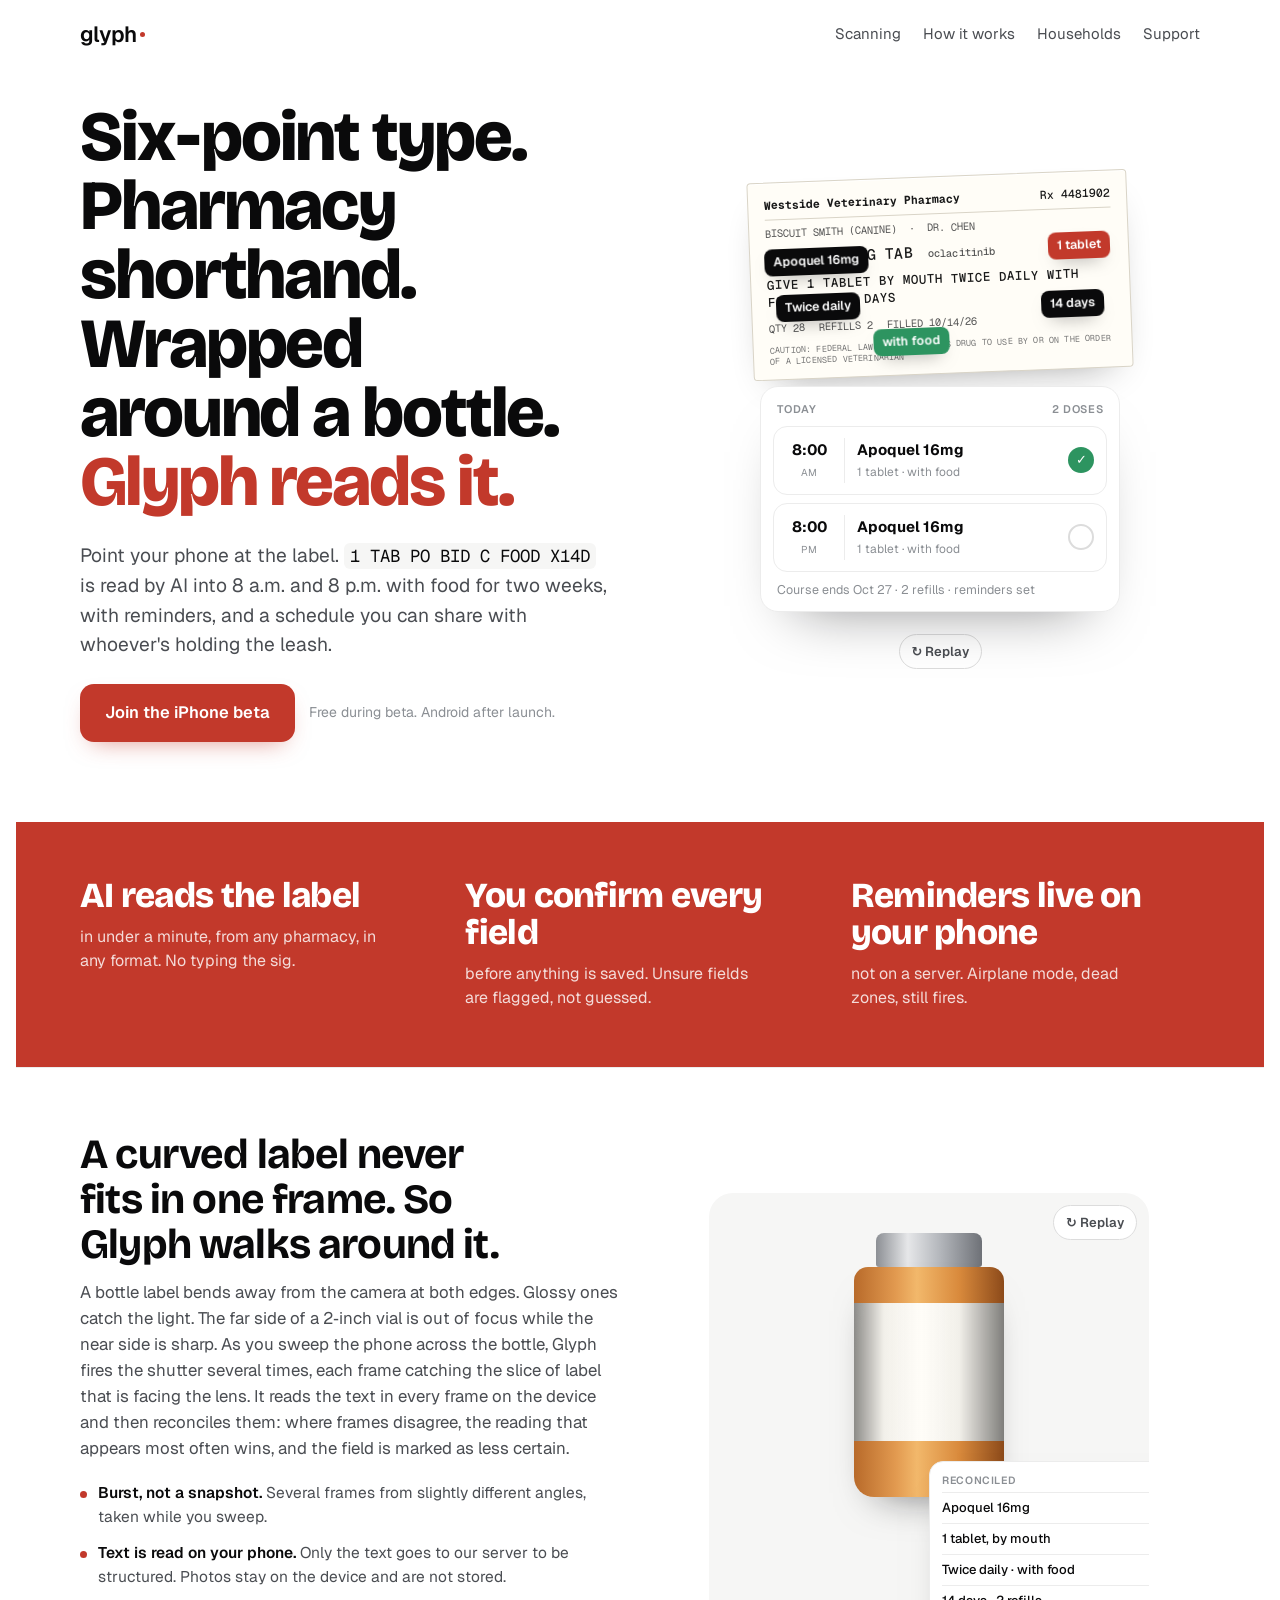
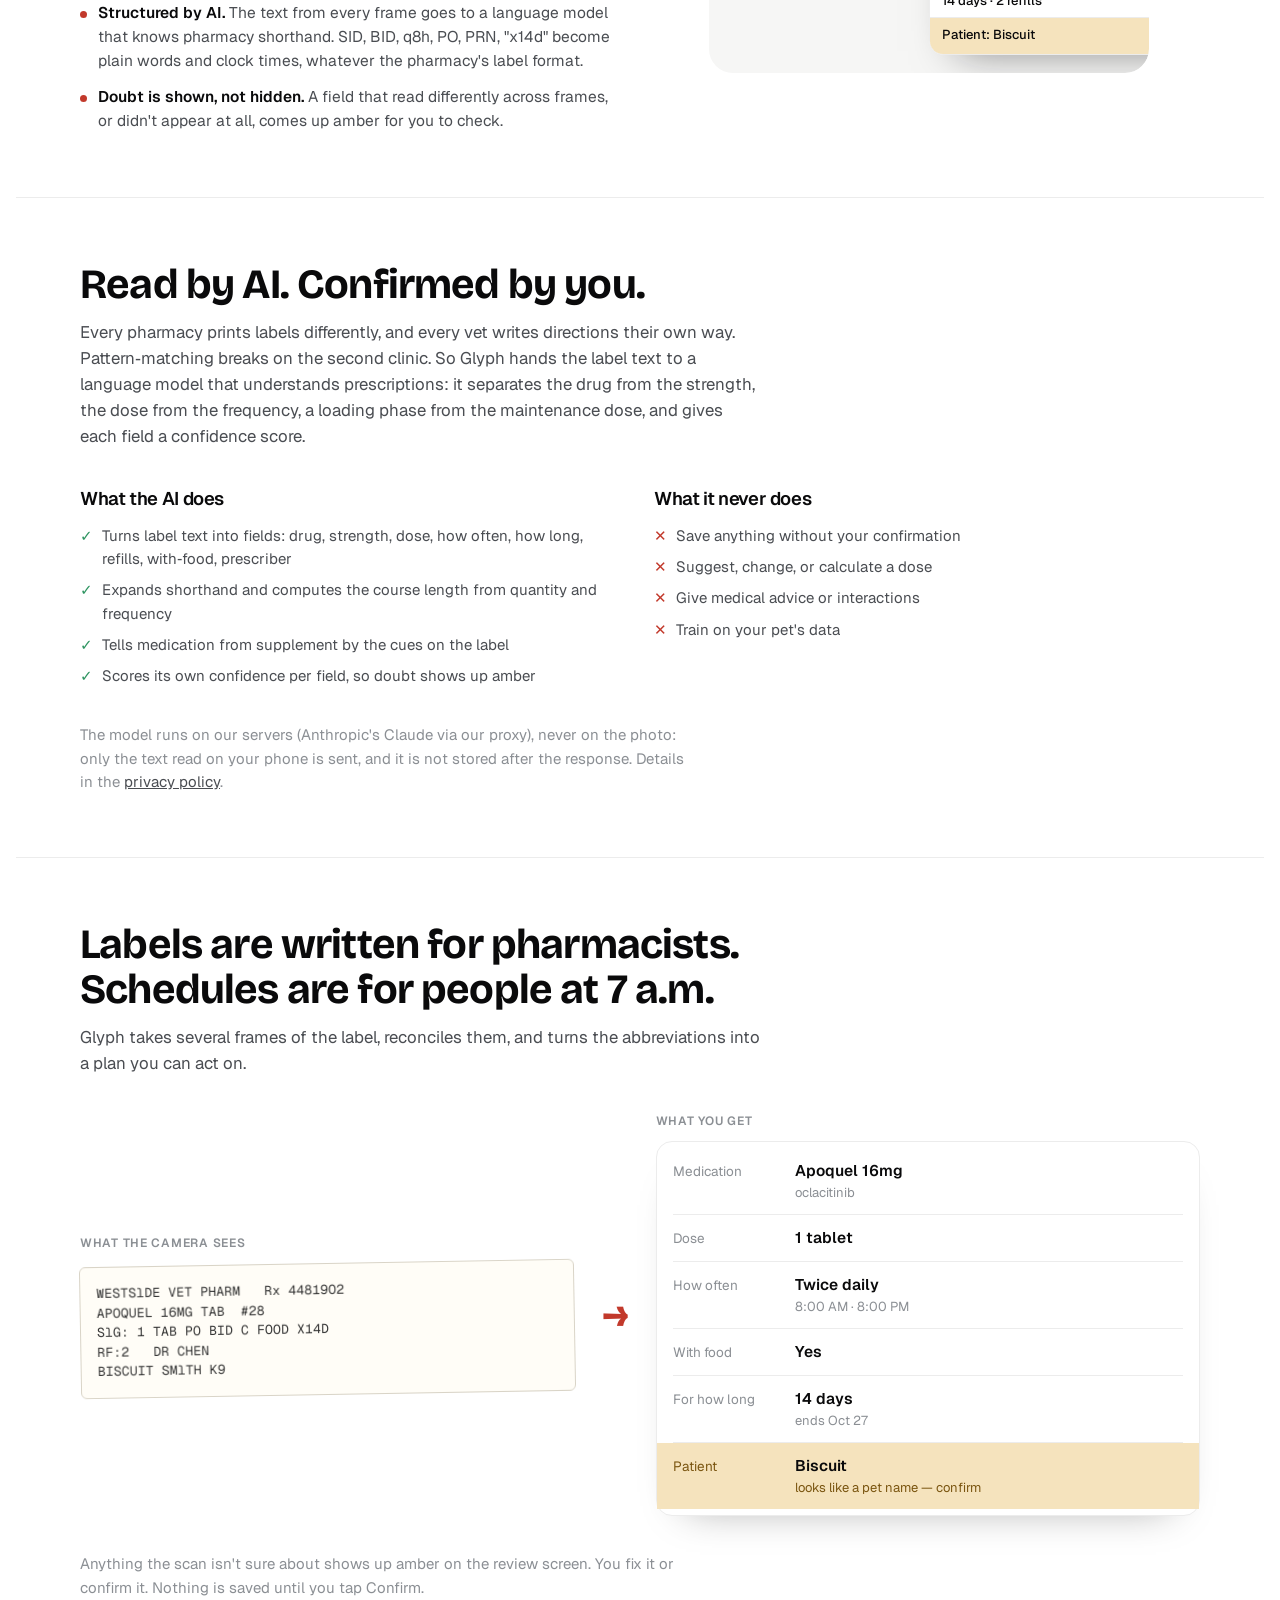
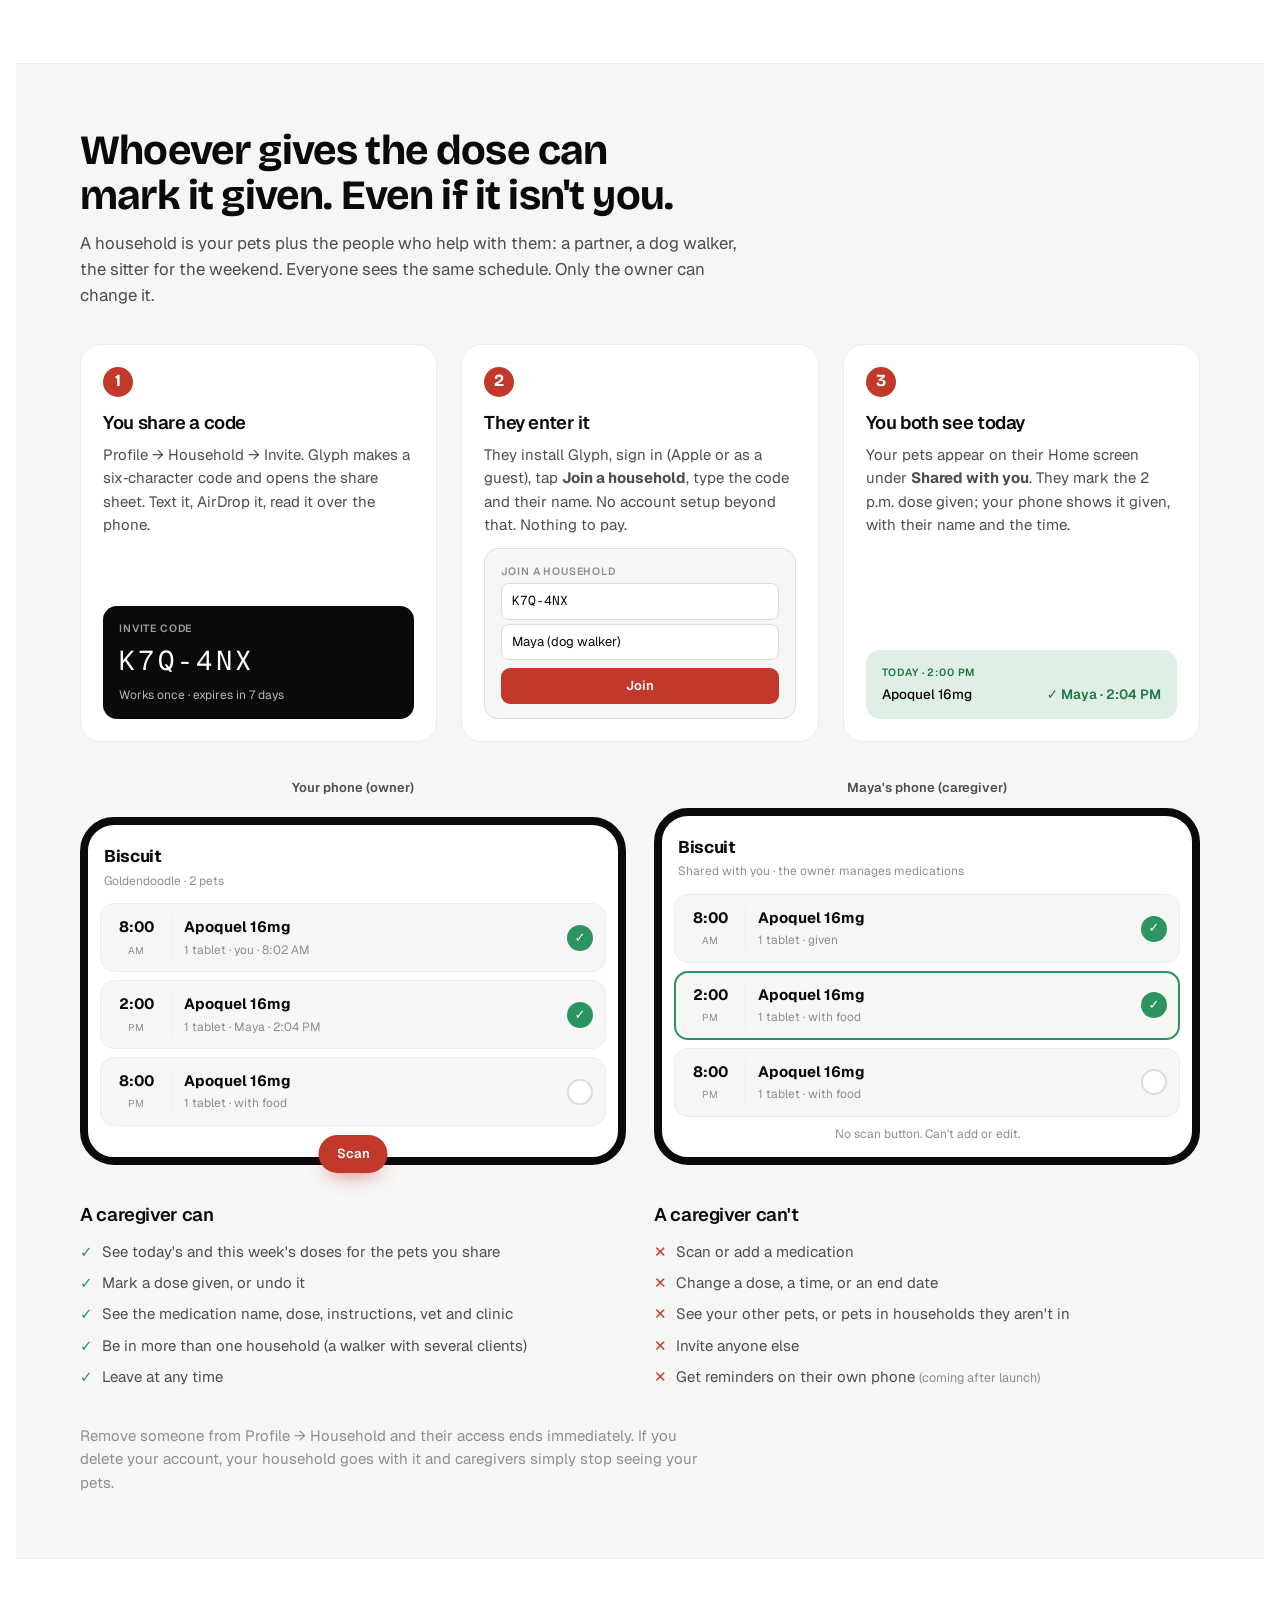
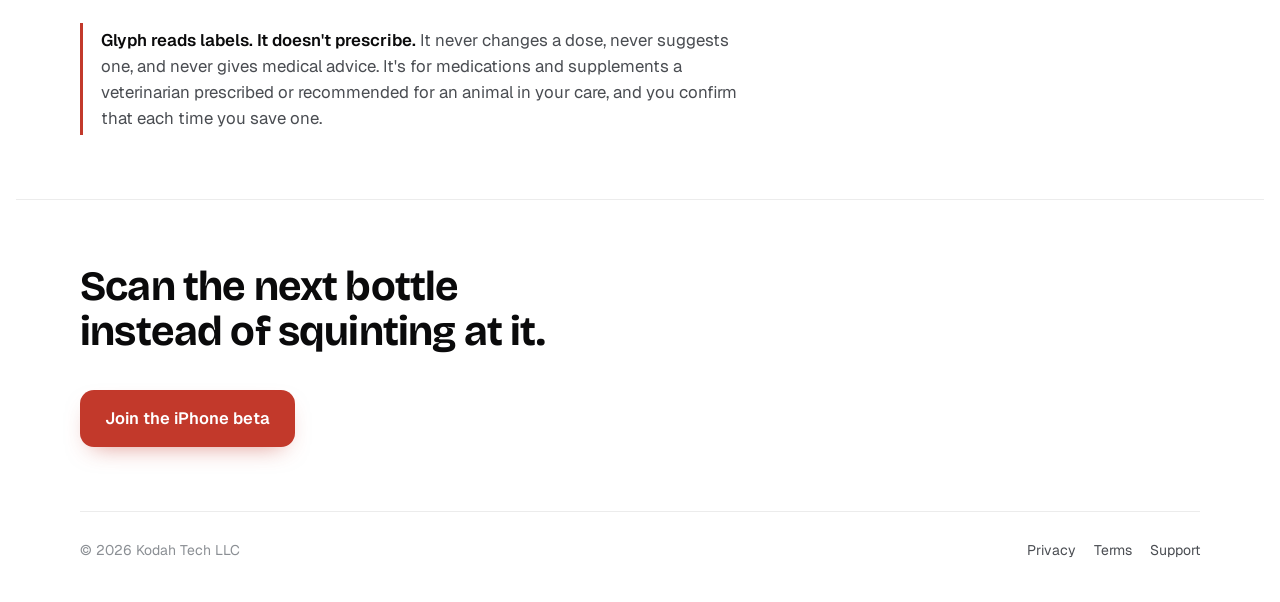
==== index.html @ 9db35e43 "site: Replay buttons on both demos; reduced-motion shows the end state until the visitor opts in" ====
<!doctype html>
<html lang="en">
<head>
<meta charset="utf-8">
<meta name="viewport" content="width=device-width,initial-scale=1,viewport-fit=cover">
<title>Glyph</title>
<meta name="description" content="Scan your pet's prescription label. Glyph reads it, you confirm it, and every dose gets a reminder. Share the schedule with whoever helps care for your pet.">
<link rel="icon" href="favicon.png">
<link rel="preconnect" href="https://fonts.googleapis.com">
<link rel="preconnect" href="https://fonts.gstatic.com" crossorigin>
<link href="https://fonts.googleapis.com/css2?family=Bricolage+Grotesque:opsz,wght@12..96,500;12..96,700;12..96,800&family=Geist:wght@400;500;600&family=Geist+Mono:wght@400;500&display=swap" rel="stylesheet">
<link rel="stylesheet" href="styles.css">
</head>
<body>
<header class="site wrap">
  <a class="wordmark" href="./">glyph</a>
  <nav><a href="#scanning">Scanning</a><a href="#how">How it works</a><a href="#households">Households</a><a href="support.html">Support</a></nav>
</header>

<!-- HERO: the scan moment. A pharmacy label is read and its fields lift out into a dose. -->
<main>
<section class="hero">
  <div class="wrap hero-grid">
    <div class="hero-copy">
      <h1>Six‑point type. Pharmacy shorthand. Wrapped around a bottle.<br><em>Glyph reads it.</em></h1>
      <p class="lede">Point your phone at the label. <span class="mono">1 TAB PO BID C FOOD X14D</span> is read by AI into 8 a.m. and 8 p.m. with food for two weeks, with reminders, and a schedule you can share with whoever's holding the leash.</p>
      <div class="actions">
        <a class="btn btn-primary" href="support.html#beta">Join the iPhone beta</a>
        <span class="note">Free during beta. Android after launch.</span>
      </div>
    </div>

    <div class="scene play" id="scene" aria-label="A pharmacy label being scanned into a dose schedule">
      <div class="rx">
        <div class="rx-head"><b>Westside Veterinary Pharmacy</b><span>Rx 4481902</span></div>
        <div class="rx-pt">BISCUIT SMITH (CANINE) &nbsp;·&nbsp; DR. CHEN</div>
        <div class="rx-drug">APOQUEL 16MG TAB <small>oclacitinib</small></div>
        <div class="rx-sig">GIVE 1 TABLET BY MOUTH TWICE DAILY WITH FOOD FOR 14 DAYS</div>
        <div class="rx-foot"><span>QTY 28</span><span>REFILLS 2</span><span>FILLED 10/14/26</span></div>
        <div class="rx-warn">CAUTION: FEDERAL LAW RESTRICTS THIS DRUG TO USE BY OR ON THE ORDER OF A LICENSED VETERINARIAN</div>
        <div class="scanline" aria-hidden="true"></div>
        <span class="tag t1" aria-hidden="true">Apoquel 16mg</span>
        <span class="tag t2" aria-hidden="true">1 tablet</span>
        <span class="tag t3" aria-hidden="true">Twice daily</span>
        <span class="tag t4" aria-hidden="true">14 days</span>
        <span class="tag t5" aria-hidden="true">with food</span>
      </div>

      <div class="result">
        <div class="result-head"><span>Today</span><span>2 doses</span></div>
        <div class="dose"><div class="t"><b>8:00</b><small>AM</small></div><div class="bar"></div><div class="n"><b>Apoquel 16mg</b><small>1 tablet · with food</small></div><div class="chk">✓</div></div>
        <div class="dose"><div class="t"><b>8:00</b><small>PM</small></div><div class="bar"></div><div class="n"><b>Apoquel 16mg</b><small>1 tablet · with food</small></div><div class="chk soft"></div></div>
        <div class="result-foot">Course ends Oct 27 · 2 refills · reminders set</div>
      </div>
      <button class="replay" type="button" data-replay="scene" aria-label="Replay the scan">↻ Replay</button>
    </div>
  </div>
</section>

<!-- the three claims, large, on coral -->
<section class="band-brand">
  <div class="wrap claims">
    <div><b>AI reads the label</b><p>in under a minute, from any pharmacy, in any format. No typing the sig.</p></div>
    <div><b>You confirm every field</b><p>before anything is saved. Unsure fields are flagged, not guessed.</p></div>
    <div><b>Reminders live on your phone</b><p>not on a server. Airplane mode, dead zones, still fires.</p></div>
  </div>
</section>

<!-- how scanning works: curved bottle, three frames, one read -->
<section class="band" id="scanning">
  <div class="wrap scan-grid">
    <div class="intro">
      <h2>A curved label never fits in one frame. So Glyph walks around it.</h2>
      <p>A bottle label bends away from the camera at both edges. Glossy ones catch the light. The far side of a 2‑inch vial is out of focus while the near side is sharp. As you sweep the phone across the bottle, Glyph fires the shutter several times, each frame catching the slice of label that is facing the lens. It reads the text in every frame on the device and then reconciles them: where frames disagree, the reading that appears most often wins, and the field is marked as less certain.</p>
      <ul class="facts">
        <li><b>Burst, not a snapshot.</b> Several frames from slightly different angles, taken while you sweep.</li>
        <li><b>Text is read on your phone.</b> Only the text goes to our server to be structured. Photos stay on the device and are not stored.</li>
        <li><b>Structured by AI.</b> The text from every frame goes to a language model that knows pharmacy shorthand. SID, BID, q8h, PO, PRN, "x14d" become plain words and clock times, whatever the pharmacy's label format.</li>
        <li><b>Doubt is shown, not hidden.</b> A field that read differently across frames, or didn't appear at all, comes up amber for you to check.</li>
      </ul>
    </div>

    <div class="lab" id="lab" aria-label="A phone scanning a curved label on a bottle, three frames merging into one reading">
      <div class="bottle">
        <div class="cap"></div>
        <div class="body">
          <div class="lbl">
            <!-- the label is wider than the visible face; it scrolls as the bottle turns -->
            <div class="strip">
              <div class="lbl-inner">
                <b>WESTSIDE VET PHARMACY</b>
                <span>Rx 4481902 · BISCUIT (K9)</span>
                <strong>APOQUEL 16MG TAB</strong>
                <span>1 TAB PO BID C FOOD X14D</span>
                <span>QTY 28 · RF 2 · DR CHEN</span>
              </div>
            </div>
            <div class="gloss"></div>
          </div>
        </div>
        <div class="turn" aria-hidden="true">↻</div>
      </div>
      <div class="cam"><div class="lens"></div></div>
      <div class="flash" aria-hidden="true"></div>
      <div class="frames">
        <div class="frame f1"><em>frame 1 · left edge</em><i>WESTSlDE V</i><i>Rx 44819O2</i><i>APOQUEL 1</i><i>1 TAB PO</i></div>
        <div class="frame f2"><em>frame 2 · centre</em><i>VET PHARMACY</i><i>BISCUIT (K9)</i><i>16MG TAB</i><i>BID C FOOD</i></div>
        <div class="frame f3"><em>frame 3 · right edge</em><i>ARMACY</i><i>(K9)</i><i>TAB</i><i>X14D  RF 2</i></div>
      </div>
      <div class="read">
        <span class="read-cap">Reconciled</span>
        <div class="row"><span>Apoquel 16mg</span><em class="ok">3 of 3</em></div>
        <div class="row"><span>1 tablet, by mouth</span><em class="ok">3 of 3</em></div>
        <div class="row"><span>Twice daily · with food</span><em class="ok">2 of 3</em></div>
        <div class="row"><span>14 days · 2 refills</span><em class="ok">2 of 3</em></div>
        <div class="row amber"><span>Patient: Biscuit</span><em>check</em></div>
      </div>
      <button class="replay" type="button" data-replay="lab" aria-label="Replay the scan">↻ Replay</button>
    </div>
  </div>
</section>

<!-- AI -->
<section class="band ai">
  <div class="wrap ai-grid">
    <div class="intro">
      <h2>Read by AI. Confirmed by you.</h2>
      <p>Every pharmacy prints labels differently, and every vet writes directions their own way. Pattern‑matching breaks on the second clinic. So Glyph hands the label text to a language model that understands prescriptions: it separates the drug from the strength, the dose from the frequency, a loading phase from the maintenance dose, and gives each field a confidence score.</p>
    </div>
    <div class="ai-cols">
      <div>
        <h3>What the AI does</h3>
        <ul><li>Turns label text into fields: drug, strength, dose, how often, how long, refills, with‑food, prescriber</li><li>Expands shorthand and computes the course length from quantity and frequency</li><li>Tells medication from supplement by the cues on the label</li><li>Scores its own confidence per field, so doubt shows up amber</li></ul>
      </div>
      <div>
        <h3>What it never does</h3>
        <ul><li>Save anything without your confirmation</li><li>Suggest, change, or calculate a dose</li><li>Give medical advice or interactions</li><li>Train on your pet's data</li></ul>
      </div>
    </div>
    <p class="fine">The model runs on our servers (Anthropic's Claude via our proxy), never on the photo: only the text read on your phone is sent, and it is not stored after the response. Details in the <a href="privacy.html">privacy policy</a>.</p>
  </div>
</section>

<!-- what the label says vs what you get -->
<section class="band" id="how">
  <div class="wrap">
    <div class="intro"><h2>Labels are written for pharmacists. Schedules are for people at 7 a.m.</h2><p>Glyph takes several frames of the label, reconciles them, and turns the abbreviations into a plan you can act on.</p></div>
    <div class="compare">
      <div class="raw"><span class="cap">What the camera sees</span><pre>WESTSlDE VET PHARM   Rx 44819O2
APOQUEL 16MG TAB  #28
SlG: 1 TAB PO BID C FOOD X14D
RF:2   DR CHEN
BISCUIT SMlTH K9</pre></div>
      <div class="arrow" aria-hidden="true">→</div>
      <div class="parsed">
        <span class="cap">What you get</span>
        <dl>
          <div><dt>Medication</dt><dd>Apoquel 16mg <small>oclacitinib</small></dd></div>
          <div><dt>Dose</dt><dd>1 tablet</dd></div>
          <div><dt>How often</dt><dd>Twice daily <small>8:00 AM · 8:00 PM</small></dd></div>
          <div><dt>With food</dt><dd>Yes</dd></div>
          <div><dt>For how long</dt><dd>14 days <small>ends Oct 27</small></dd></div>
          <div class="flag"><dt>Patient</dt><dd>Biscuit <small>looks like a pet name — confirm</small></dd></div>
        </dl>
      </div>
    </div>
    <p class="fine">Anything the scan isn't sure about shows up amber on the review screen. You fix it or confirm it. Nothing is saved until you tap Confirm.</p>
  </div>
</section>

<!-- households -->
<section class="band canvas" id="households">
  <div class="wrap hh">
    <div class="intro">
      <h2>Whoever gives the dose can mark it given. Even if it isn't you.</h2>
      <p>A household is your pets plus the people who help with them: a partner, a dog walker, the sitter for the weekend. Everyone sees the same schedule. Only the owner can change it.</p>
    </div>

    <ol class="hh-steps">
      <li>
        <span class="n">1</span>
        <div><h3>You share a code</h3><p>Profile → Household → Invite. Glyph makes a six‑character code and opens the share sheet. Text it, AirDrop it, read it over the phone.</p></div>
        <div class="mini"><span class="mini-cap">Invite code</span><span class="mini-code">K7Q‑4NX</span><span class="mini-sub">Works once · expires in 7 days</span></div>
      </li>
      <li>
        <span class="n">2</span>
        <div><h3>They enter it</h3><p>They install Glyph, sign in (Apple or as a guest), tap <b>Join a household</b>, type the code and their name. No account setup beyond that. Nothing to pay.</p></div>
        <div class="mini form"><span class="mini-cap">Join a household</span><span class="field">K7Q‑4NX</span><span class="field">Maya (dog walker)</span><span class="mini-btn">Join</span></div>
      </li>
      <li>
        <span class="n">3</span>
        <div><h3>You both see today</h3><p>Your pets appear on their Home screen under <b>Shared with you</b>. They mark the 2 p.m. dose given; your phone shows it given, with their name and the time.</p></div>
        <div class="mini ok"><span class="mini-cap">Today · 2:00 PM</span><span class="mini-row">Apoquel 16mg <em>✓ Maya · 2:04 PM</em></span></div>
      </li>
    </ol>

    <div class="phones">
      <figure>
        <figcaption>Your phone (owner)</figcaption>
        <div class="ph">
          <div class="ph-top"><b>Biscuit</b><small>Goldendoodle · 2 pets</small></div>
          <div class="dose done"><div class="t"><b>8:00</b><small>AM</small></div><div class="bar"></div><div class="n"><b>Apoquel 16mg</b><small>1 tablet · you · 8:02 AM</small></div><div class="chk">✓</div></div>
          <div class="dose done"><div class="t"><b>2:00</b><small>PM</small></div><div class="bar"></div><div class="n"><b>Apoquel 16mg</b><small>1 tablet · Maya · 2:04 PM</small></div><div class="chk">✓</div></div>
          <div class="dose"><div class="t"><b>8:00</b><small>PM</small></div><div class="bar"></div><div class="n"><b>Apoquel 16mg</b><small>1 tablet · with food</small></div><div class="chk soft"></div></div>
          <div class="ph-fab">Scan</div>
        </div>
      </figure>
      <figure>
        <figcaption>Maya's phone (caregiver)</figcaption>
        <div class="ph">
          <div class="ph-top"><b>Biscuit</b><small>Shared with you · the owner manages medications</small></div>
          <div class="dose done"><div class="t"><b>8:00</b><small>AM</small></div><div class="bar"></div><div class="n"><b>Apoquel 16mg</b><small>1 tablet · given</small></div><div class="chk">✓</div></div>
          <div class="dose done now"><div class="t"><b>2:00</b><small>PM</small></div><div class="bar"></div><div class="n"><b>Apoquel 16mg</b><small>1 tablet · with food</small></div><div class="chk">✓</div></div>
          <div class="dose"><div class="t"><b>8:00</b><small>PM</small></div><div class="bar"></div><div class="n"><b>Apoquel 16mg</b><small>1 tablet · with food</small></div><div class="chk soft"></div></div>
          <div class="ph-note">No scan button. Can't add or edit.</div>
        </div>
      </figure>
    </div>

    <div class="can">
      <div>
        <h3>A caregiver can</h3>
        <ul><li>See today's and this week's doses for the pets you share</li><li>Mark a dose given, or undo it</li><li>See the medication name, dose, instructions, vet and clinic</li><li>Be in more than one household (a walker with several clients)</li><li>Leave at any time</li></ul>
      </div>
      <div>
        <h3>A caregiver can't</h3>
        <ul><li>Scan or add a medication</li><li>Change a dose, a time, or an end date</li><li>See your other pets, or pets in households they aren't in</li><li>Invite anyone else</li><li>Get reminders on their own phone <small>(coming after launch)</small></li></ul>
      </div>
    </div>

    <p class="fine">Remove someone from Profile → Household and their access ends immediately. If you delete your account, your household goes with it and caregivers simply stop seeing your pets.</p>
  </div>
</section>

<!-- honesty -->
<section class="band">
  <div class="wrap">
    <p class="callout"><b>Glyph reads labels. It doesn't prescribe.</b> It never changes a dose, never suggests one, and never gives medical advice. It's for medications and supplements a veterinarian prescribed or recommended for an animal in your care, and you confirm that each time you save one.</p>
  </div>
</section>

<section class="band cta">
  <div class="wrap">
    <h2>Scan the next bottle instead of squinting at it.</h2>
    <div class="actions"><a class="btn btn-primary" href="support.html#beta">Join the iPhone beta</a></div>
  </div>
</section>
</main>

<footer class="site wrap">
  <span>© 2026 Kodah Tech LLC</span>
  <nav><a href="privacy.html">Privacy</a><a href="terms.html">Terms</a><a href="support.html">Support</a></nav>
</footer>
<script>
// Animations: play on scroll-in (unless the visitor prefers reduced motion), and always on tap of Replay.
(function(){
  var reduce=window.matchMedia&&window.matchMedia('(prefers-reduced-motion: reduce)').matches;
  function replay(el,force){
    if(reduce&&!force) return;
    el.classList.add('motion');                 // opts in past the reduced-motion CSS for this run
    el.classList.remove('play'); void el.offsetWidth; el.classList.add('play');
  }
  var lab=document.getElementById('lab'), scene=document.getElementById('scene');
  if(lab&&'IntersectionObserver' in window){
    new IntersectionObserver(function(es){es.forEach(function(e){ if(e.isIntersecting) replay(lab,false); });},{threshold:.5}).observe(lab);
  }
  document.querySelectorAll('[data-replay]').forEach(function(b){
    b.addEventListener('click',function(){ replay(document.getElementById(b.getAttribute('data-replay')),true); });
  });
})();
</script>
</body>
</html>
---- styles.css ----
/* glyph.kodahtech.com — tokens mirror src/theme/index.ts in the app.
   Layout: one memorable thing (the label-to-schedule scan in the hero); everything else quiet. */
:root{
  --bg:#FFFFFF; --canvas:#F6F6F5; --surface:#FFFFFF; --tint:#FFF5F1;
  --ink:#0A0A0B; --ink2:#4A4D52; --ink3:#8B8F94;
  --border:#ECECEC; --border2:#DCDCDC;
  --brand:#C2392B; --brand2:#A12A1F; --brand-pale:#FCE4DD;
  --success:#2D9460; --success-pale:#E0EFE5; --warning:#C28A2A; --warning-pale:#F5E3BD; --warning-ink:#7A5510;
  --display:"Bricolage Grotesque",ui-sans-serif,system-ui,sans-serif;
  --font:"Geist",ui-sans-serif,system-ui,-apple-system,"Segoe UI",Roboto,sans-serif;
  --mono:"Geist Mono",ui-monospace,SFMono-Regular,Menlo,monospace;
  --measure:62ch;
}
*,*::before,*::after{box-sizing:border-box}
html{-webkit-text-size-adjust:100%;scroll-behavior:smooth}
body{margin:0;background:var(--bg);color:var(--ink);font:400 17px/1.55 var(--font);
  padding-left:max(16px,env(safe-area-inset-left,0px));padding-right:max(16px,env(safe-area-inset-right,0px))}
a{color:inherit}
h1,h2,h3{margin:0;text-wrap:balance;font-family:var(--display);font-weight:700;letter-spacing:-0.02em}
h1{font-size:clamp(2.4rem,6.2vw,4.4rem);line-height:.98;font-weight:800;letter-spacing:-0.03em}
h1 em{font-style:normal;color:var(--brand)}
h2{font-size:clamp(1.7rem,3.6vw,2.6rem);line-height:1.08}
h3{font-size:1.15rem;font-family:var(--font);font-weight:600}
p{margin:0}
.wrap{max-width:1120px;margin:0 auto}

.wordmark{display:inline-flex;align-items:flex-end;gap:3px;font-weight:600;letter-spacing:-0.03em;text-decoration:none;font-size:22px;line-height:1}
.wordmark::after{content:"";width:.24em;height:.24em;border-radius:50%;background:var(--brand);margin-bottom:.33em}
header.site{display:flex;align-items:center;justify-content:space-between;padding-block:22px}
header.site nav{display:flex;gap:22px;font-size:15px;color:var(--ink2)}
header.site nav a{text-decoration:none}
header.site nav a:hover{color:var(--ink)}

.btn{display:inline-flex;align-items:center;gap:8px;padding:15px 24px;border-radius:14px;font-weight:600;font-size:16.5px;text-decoration:none;border:1px solid transparent}
.btn-primary{background:var(--brand);color:#fff;box-shadow:0 10px 24px -12px rgba(194,57,43,.6)}
.btn-primary:hover{background:var(--brand2)}
.actions{display:flex;gap:14px;flex-wrap:wrap;align-items:center}
.note{font-size:14px;color:var(--ink3)}

/* ---------- hero ---------- */
.hero{padding-block:36px 80px}
.hero-grid{display:grid;grid-template-columns:1.05fr 1fr;gap:56px;align-items:center}
.hero-copy{display:grid;gap:24px;max-width:36rem}
.lede{font-size:1.2rem;color:var(--ink2);max-width:33rem}
.lede .mono{font-family:var(--mono);font-size:.9em;background:var(--canvas);padding:2px 6px;border-radius:6px;white-space:nowrap;color:var(--ink)}
@media (max-width:900px){.hero-grid{grid-template-columns:1fr;gap:44px}.hero{padding-block:20px 60px}}

.scene{position:relative;display:grid;gap:18px;justify-items:center}
/* the pharmacy label */
.rx{position:relative;width:min(380px,100%);background:#FFFDF7;color:#1a1a1a;border:1px solid #D9D4C7;border-radius:4px;padding:14px 16px 12px;font-family:var(--mono);font-size:11.5px;line-height:1.35;
  box-shadow:0 1px 0 #fff inset,0 18px 40px -24px rgba(10,10,11,.45);transform:rotate(-2.2deg);overflow:hidden}
.rx-head{display:flex;justify-content:space-between;gap:8px;font-weight:500;border-bottom:1px solid #D9D4C7;padding-bottom:6px;margin-bottom:6px}
.rx-pt{color:#555;font-size:10.5px;margin-bottom:8px}
.rx-drug{font-size:15px;font-weight:500;letter-spacing:.01em}
.rx-drug small{font-size:10.5px;color:#555;margin-left:6px}
.rx-sig{font-size:12.5px;font-weight:500;margin:8px 0 10px;line-height:1.4}
.rx-foot{display:flex;gap:14px;color:#555;font-size:10.5px}
.rx-warn{margin-top:10px;font-size:8.5px;color:#777;letter-spacing:.02em;line-height:1.3}
.scanline{display:none;position:absolute;left:0;right:0;top:-8%;height:14%;background:linear-gradient(180deg,rgba(194,57,43,0),rgba(194,57,43,.22) 45%,rgba(194,57,43,.9) 50%,rgba(194,57,43,.22) 55%,rgba(194,57,43,0));
  animation:scan 2.2s cubic-bezier(.5,0,.3,1) .4s both;pointer-events:none}
.scene.play .scanline{display:block}
@keyframes scan{0%{top:-14%;opacity:0}8%{opacity:1}92%{opacity:1}100%{top:104%;opacity:0}}
/* fields lift out of the label */
.tag{position:absolute;font-family:var(--font);font-weight:600;font-size:12.5px;background:var(--ink);color:#fff;padding:5px 9px;border-radius:8px;white-space:nowrap;opacity:0;transform:translateY(6px) scale(.96);
  box-shadow:0 8px 18px -10px rgba(10,10,11,.6)}
.scene.play .tag{animation:lift .5s cubic-bezier(.2,.9,.3,1.2) both;}
.tag.t1{left:14px;top:66px;animation-delay:1.0s}
.tag.t2{right:18px;top:60px;animation-delay:1.25s;background:var(--brand)}
.tag.t3{left:24px;top:112px;animation-delay:1.5s}
.tag.t4{right:26px;top:118px;animation-delay:1.7s}
.tag.t5{left:120px;top:150px;animation-delay:1.9s;background:var(--success)}
@keyframes lift{to{opacity:1;transform:none}}
/* the resulting schedule card */
.result{width:min(360px,100%);background:var(--surface);border:1px solid var(--border);border-radius:18px;padding:12px;box-shadow:0 30px 60px -36px rgba(10,10,11,.5);
  opacity:0;transform:translateY(14px);font-size:14px;margin-top:-6px}
.scene.play .result{animation:lift .6s ease-out 2.4s both}
.result-head{display:flex;justify-content:space-between;font-size:11px;font-weight:600;letter-spacing:.06em;text-transform:uppercase;color:var(--ink3);margin:2px 4px 8px}
.result-foot{font-size:12.5px;color:var(--ink3);margin:6px 4px 0}
.dose{display:flex;align-items:center;gap:12px;background:var(--surface);border:1px solid var(--border);border-radius:14px;padding:11px 12px;margin-bottom:8px}
.dose .t{width:46px;text-align:center}.dose .t b{display:block;font-size:15px}.dose .t small{font-size:10px;color:var(--ink3)}
.dose .bar{width:1px;align-self:stretch;background:var(--border)}
.dose .n{flex:1;min-width:0}.dose .n b{display:block;font-size:15px}.dose .n small{color:var(--ink3);font-size:12px}
.dose .chk{width:26px;height:26px;border-radius:50%;background:var(--success);color:#fff;display:grid;place-items:center;font-size:13px;font-weight:700}
.dose .chk.soft{background:var(--surface);border:2px solid var(--border2)}
@media (prefers-reduced-motion:reduce){.scene:not(.motion) .scanline{display:none}.scene:not(.motion) .tag,.scene:not(.motion) .result{animation:none;opacity:1;transform:none}}

/* ---------- scanning lab ---------- */
.scan-grid{display:grid;grid-template-columns:1fr 1fr;gap:56px;align-items:center}
@media (max-width:900px){.scan-grid{grid-template-columns:1fr;gap:40px}}
.facts{margin:8px 0 0;padding:0;list-style:none;display:grid;gap:12px}
.facts li{padding-left:18px;position:relative;color:var(--ink2);font-size:15.5px}
.facts li::before{content:"";position:absolute;left:0;top:.62em;width:7px;height:7px;border-radius:50%;background:var(--brand)}
.facts b{color:var(--ink);font-weight:600}

.lab{position:relative;height:480px;width:min(440px,100%);justify-self:center;overflow:hidden;border-radius:24px;background:var(--canvas)}
.bottle{position:absolute;left:50%;top:40px;transform:translateX(-50%);width:150px}
.bottle .cap{height:34px;margin:0 22px;border-radius:8px 8px 3px 3px;background:linear-gradient(90deg,#8C8F94,#E6E7E9 30%,#B4B7BC 60%,#6E7177)}
.bottle .body{height:230px;border-radius:14px 14px 20px 20px;background:linear-gradient(90deg,#B86A2A,#E29A50 28%,#F2B86B 42%,#D98A3C 70%,#8C4A1A);box-shadow:0 20px 40px -24px rgba(10,10,11,.6);position:relative;overflow:hidden}
.turn{position:absolute;right:-26px;top:120px;font-size:18px;color:var(--ink3);opacity:0}
.play .turn{animation:fadeio 3s ease .3s both}
@keyframes fadeio{0%,100%{opacity:0}20%,80%{opacity:1}}
/* label face: a window onto a strip twice as wide, which slides as the bottle turns */
.lbl{position:absolute;left:0;right:0;top:36px;height:138px;background:#FFFDF7;overflow:hidden}
.strip{position:absolute;top:0;bottom:0;left:0;width:260px;transform:translateX(0)}
.play .strip{animation:turn 3s cubic-bezier(.45,0,.3,1) .3s both}
@keyframes turn{0%{transform:translateX(40px)}100%{transform:translateX(-150px)}}
.lbl-inner{position:absolute;inset:0;display:grid;align-content:center;gap:5px;padding:0 10px;font-family:var(--mono);font-size:9px;line-height:1.2;color:#222;white-space:nowrap}
.lbl-inner b{font-size:8px;letter-spacing:.02em}.lbl-inner strong{font-size:12px;font-weight:600}.lbl-inner span{color:#444}
/* curvature: compress + darken toward both edges so the face reads as a cylinder */
.lbl::after{content:"";position:absolute;inset:0;background:linear-gradient(90deg,rgba(0,0,0,.45),rgba(0,0,0,.05) 20%,rgba(255,255,255,.22) 45%,rgba(0,0,0,.05) 70%,rgba(0,0,0,.5));pointer-events:none}
.gloss{position:absolute;top:0;bottom:0;width:38px;left:-40px;background:linear-gradient(90deg,rgba(255,255,255,0),rgba(255,255,255,.55),rgba(255,255,255,0));transform:skewX(-12deg);animation:gloss 3.2s ease-in-out infinite 1s}
@keyframes gloss{0%,100%{left:-40px}50%{left:140px}}
/* the phone arcs across the front of the bottle, lens toward it */
.cam{position:absolute;top:120px;left:-70px;width:56px;height:108px;border-radius:14px;background:var(--ink);border:3px solid #2a2a2c;box-shadow:0 18px 30px -16px rgba(10,10,11,.8);opacity:0;transform-origin:50% 50%}
.cam .lens{position:absolute;top:10px;left:50%;transform:translateX(-50%);width:16px;height:16px;border-radius:50%;background:radial-gradient(circle at 35% 35%,#6a6a6e,#111 60%);box-shadow:0 0 0 3px #222}
.play .cam{animation:arc 3s cubic-bezier(.45,0,.3,1) .3s both}
@keyframes arc{0%{left:-70px;top:150px;transform:rotate(-14deg);opacity:0}6%{opacity:1}50%{top:96px;transform:rotate(0)}94%{opacity:1}100%{left:calc(100% + 20px);top:150px;transform:rotate(14deg);opacity:0}}
/* shutter: three flashes timed to the arc */
.flash{position:absolute;inset:0;background:#fff;opacity:0;pointer-events:none}
.play .flash{animation:shutter 3s linear .3s both}
@keyframes shutter{0%,22%{opacity:0}24%{opacity:.75}27%{opacity:0}48%{opacity:0}50%{opacity:.75}53%{opacity:0}74%{opacity:0}76%{opacity:.75}79%{opacity:0}100%{opacity:0}}
/* each frame pops from where the phone was, holding the slice it saw, then they merge */
.frames{position:absolute;left:0;right:0;top:314px;height:70px}
.frame{position:absolute;left:50%;top:0;width:128px;padding:7px 9px;border-radius:8px;background:#FFFDF7;border:1px solid #D9D4C7;font-family:var(--mono);font-size:8.5px;line-height:1.45;color:#333;display:grid;opacity:0;transform:translate(-50%,-120px) scale(.6);box-shadow:0 10px 20px -14px rgba(10,10,11,.5)}
.frame em{font-style:normal;font-family:var(--font);font-size:9px;color:var(--brand);font-weight:600;margin-bottom:2px}
.frame i{font-style:normal;white-space:nowrap;overflow:hidden;text-overflow:ellipsis}
.play .f1{animation:drop .5s cubic-bezier(.2,.9,.3,1.1) 1.05s both, merge .5s ease-in 3.6s both;--x:-118px;--r:-4deg;--fx:-140px}
.play .f2{animation:drop .5s cubic-bezier(.2,.9,.3,1.1) 1.8s both, merge .5s ease-in 3.65s both;--x:0px;--r:2deg;--fx:0px}
.play .f3{animation:drop .5s cubic-bezier(.2,.9,.3,1.1) 2.6s both, merge .5s ease-in 3.7s both;--x:118px;--r:-2deg;--fx:140px}
@keyframes drop{0%{opacity:0;transform:translate(calc(-50% + var(--fx)),-150px) scale(.5)}100%{opacity:1;transform:translate(calc(-50% + var(--x)),0) rotate(var(--r)) scale(1)}}
@keyframes merge{to{opacity:0;transform:translate(-50%,40px) scale(.9)}}
/* the reconciled read */
.read{position:absolute;left:50%;bottom:18px;transform:translateX(-50%) translateY(16px);width:min(300px,92%);background:var(--surface);border:1px solid var(--border);border-radius:14px;padding:10px 12px;box-shadow:0 24px 40px -28px rgba(10,10,11,.5);opacity:0;font-size:13px}
.play .read{animation:lift .5s ease-out 4.1s both}
.read-cap{display:block;font-size:10.5px;font-weight:600;letter-spacing:.06em;text-transform:uppercase;color:var(--ink3);margin-bottom:4px}
.read .row{display:flex;justify-content:space-between;gap:10px;padding:5px 0;border-top:1px solid var(--border)}
.read .row span{font-weight:500}
.read .row em{font-style:normal;font-size:11.5px;color:var(--ink3)}
.read .row em.ok{color:var(--success)}
.read .row.amber{background:var(--warning-pale);margin:0 -12px -10px;padding:7px 12px 9px;border-radius:0 0 13px 13px}
.read .row.amber em{color:var(--warning-ink);font-weight:600}
@media (prefers-reduced-motion:reduce){.lab:not(.motion) .gloss,.lab:not(.motion) .strip,.lab:not(.motion) .turn,.lab:not(.motion) .flash{animation:none}.lab:not(.motion) .cam{animation:none;opacity:0}.lab:not(.motion) .frame{animation:none;opacity:0}.lab:not(.motion) .read{animation:none;opacity:1;transform:translateX(-50%)}}

/* replay control (both demos) */
.replay{appearance:none;border:1px solid var(--border2);background:var(--surface);color:var(--ink2);font:600 13px var(--font);padding:8px 12px;border-radius:999px;cursor:pointer}
.replay:hover{color:var(--ink);border-color:var(--ink3)}
.scene .replay{justify-self:center;margin-top:4px}
.lab .replay{position:absolute;top:12px;right:12px;z-index:2}

/* ---------- coral claims band ---------- */
.band-brand{background:var(--brand);color:#fff;padding-block:56px}
.claims{display:grid;grid-template-columns:repeat(3,1fr);gap:36px}
.claims b{display:block;font-family:var(--display);font-weight:800;font-size:clamp(1.6rem,2.8vw,2.2rem);line-height:1.05;letter-spacing:-0.02em;margin-bottom:10px}
.claims p{color:rgba(255,255,255,.82);font-size:16px;max-width:28ch}
@media (max-width:760px){.claims{grid-template-columns:1fr;gap:28px}}

/* ---------- ai ---------- */
.ai-grid{display:grid;gap:32px}
.ai-cols{display:grid;grid-template-columns:1fr 1fr;gap:28px}
.ai-cols h3{margin-bottom:10px}
.ai-cols ul{margin:0;padding:0;list-style:none;display:grid;gap:8px}
.ai-cols li{padding-left:22px;position:relative;color:var(--ink2);font-size:15px}
.ai-cols div:first-child li::before{content:"✓";position:absolute;left:0;color:var(--success);font-weight:700}
.ai-cols div:last-child li::before{content:"✕";position:absolute;left:0;color:var(--brand);font-weight:700}
.fine a{color:var(--ink2)}
@media (max-width:760px){.ai-cols{grid-template-columns:1fr}}

/* ---------- compare ---------- */
.compare{display:grid;grid-template-columns:1fr auto 1.1fr;gap:28px;align-items:center}
.cap{display:block;font-size:12px;font-weight:600;letter-spacing:.06em;text-transform:uppercase;color:var(--ink3);margin-bottom:10px}
.raw pre{margin:0;font-family:var(--mono);font-size:13px;line-height:1.5;background:#FFFDF7;border:1px solid #D9D4C7;border-radius:6px;padding:16px;color:#333;white-space:pre-wrap;transform:rotate(-1deg)}
.arrow{font-size:40px;color:var(--brand);font-family:var(--display);font-weight:800}
.parsed dl{margin:0;background:var(--surface);border:1px solid var(--border);border-radius:16px;padding:6px 16px;box-shadow:0 20px 40px -30px rgba(10,10,11,.4)}
.parsed dl div{display:grid;grid-template-columns:110px 1fr;gap:12px;padding:11px 0;border-bottom:1px solid var(--border);align-items:baseline}
.parsed dl div:last-child{border-bottom:0}
.parsed dt{color:var(--ink3);font-size:13.5px}
.parsed dd{margin:0;font-weight:600;font-size:15.5px}
.parsed dd small{display:block;font-weight:400;color:var(--ink3);font-size:13px}
.parsed .flag{background:var(--warning-pale);margin:0 -16px;padding-left:16px;padding-right:16px}
.parsed .flag dt{color:var(--warning-ink)}
.parsed .flag dd small{color:var(--warning-ink)}
.fine{color:var(--ink3);font-size:15px;max-width:var(--measure)}
@media (max-width:820px){.compare{grid-template-columns:1fr}.arrow{transform:rotate(90deg);justify-self:center}}

/* ---------- households ---------- */
.hh{display:grid;gap:44px}
.hh-steps{list-style:none;margin:0;padding:0;display:grid;grid-template-columns:repeat(3,1fr);gap:24px}
.hh-steps li{display:grid;grid-template-rows:auto auto 1fr;gap:12px;background:var(--surface);border:1px solid var(--border);border-radius:20px;padding:22px}
.hh-steps .n{width:30px;height:30px;border-radius:50%;background:var(--brand);color:#fff;display:grid;place-items:center;font-weight:700;font-family:var(--display)}
.hh-steps h3{margin-bottom:6px}
.hh-steps p{color:var(--ink2);font-size:15px}
.mini{align-self:end;background:var(--ink);color:#fff;border-radius:14px;padding:14px 16px;display:grid;gap:4px}
.mini-cap{font-size:10.5px;letter-spacing:.08em;text-transform:uppercase;color:rgba(255,255,255,.6);font-weight:600}
.mini-code{font-family:var(--mono);font-size:1.7rem;letter-spacing:.12em}
.mini-sub{font-size:12px;color:rgba(255,255,255,.7)}
.mini.form{background:var(--canvas);color:var(--ink);border:1px solid var(--border2)}
.mini.form .mini-cap{color:var(--ink3)}
.mini .field{background:var(--surface);border:1px solid var(--border2);border-radius:8px;padding:7px 10px;font-size:13px;font-family:var(--mono)}
.mini .field+.field{font-family:var(--font)}
.mini-btn{margin-top:4px;background:var(--brand);color:#fff;border-radius:9px;padding:8px;text-align:center;font-weight:600;font-size:13px}
.mini.ok{background:var(--success-pale);color:var(--ink)}
.mini.ok .mini-cap{color:#217548}
.mini-row{display:flex;justify-content:space-between;gap:8px;font-size:13.5px;font-weight:500}
.mini-row em{font-style:normal;color:#217548;font-weight:600}
@media (max-width:860px){.hh-steps{grid-template-columns:1fr}}

.phones{display:grid;grid-template-columns:1fr 1fr;gap:28px}
.phones figure{margin:0;display:grid;gap:10px}
.phones figcaption{font-size:13px;font-weight:600;color:var(--ink2);text-align:center}
.ph{background:var(--surface);border:8px solid var(--ink);border-radius:34px;padding:18px 12px 14px;position:relative;font-size:14px}
.ph-top{margin:0 4px 12px}.ph-top b{display:block;font-size:17px;letter-spacing:-.02em}.ph-top small{color:var(--ink3);font-size:12px}
.ph .dose{background:var(--canvas)}
.ph .dose.now{outline:2px solid var(--success);outline-offset:-2px}
.ph-fab{position:absolute;left:50%;bottom:-16px;transform:translateX(-50%);background:var(--brand);color:#fff;border-radius:999px;padding:9px 18px;font-weight:600;font-size:13px;box-shadow:0 10px 20px -10px rgba(194,57,43,.7)}
.ph-note{text-align:center;font-size:12px;color:var(--ink3);margin-top:6px}
@media (max-width:760px){.phones{grid-template-columns:1fr}}

.can{display:grid;grid-template-columns:1fr 1fr;gap:28px}
.can h3{margin-bottom:10px}
.can ul{margin:0;padding:0;list-style:none;display:grid;gap:8px}
.can li{padding-left:22px;position:relative;color:var(--ink2);font-size:15px}
.can li small{color:var(--ink3)}
.can div:first-child li::before{content:"✓";position:absolute;left:0;color:var(--success);font-weight:700}
.can div:last-child li::before{content:"✕";position:absolute;left:0;color:var(--brand);font-weight:700}
@media (max-width:760px){.can{grid-template-columns:1fr}}

/* ---------- invite ticket ---------- */
.ticket{justify-self:center;align-self:center;background:var(--ink);color:#fff;border-radius:22px;padding:28px 32px;display:grid;gap:10px;text-align:center;width:min(340px,100%);box-shadow:0 30px 60px -30px rgba(10,10,11,.6)}
.ticket-cap{font-size:12px;letter-spacing:.08em;text-transform:uppercase;color:rgba(255,255,255,.6);font-weight:600}
.code{font-family:var(--mono);font-size:clamp(2.2rem,6vw,3rem);letter-spacing:.12em;font-weight:500}
.ticket-sub{font-size:13.5px;color:rgba(255,255,255,.7)}

/* ---------- cta ---------- */
.cta .wrap{display:grid;gap:24px;justify-items:start}
.cta h2{max-width:22ch}
.canvas{background:var(--canvas)}

/* sections */
section.band{padding-block:64px;border-top:1px solid var(--border)}
section.band .wrap{display:grid;gap:36px}
.intro{max-width:var(--measure);display:grid;gap:12px}
.intro p{color:var(--ink2);font-size:1.05rem}
.steps{display:grid;grid-template-columns:repeat(3,1fr);gap:28px;counter-reset:step}
.steps article{display:grid;gap:10px;padding-top:18px;border-top:2px solid var(--ink)}
.steps article::before{counter-increment:step;content:counter(step);font-weight:600;color:var(--brand);font-size:15px}
.steps p{color:var(--ink2);font-size:15.5px}
@media (max-width:760px){.steps{grid-template-columns:1fr}}
.two{display:grid;grid-template-columns:1fr 1fr;gap:40px;align-items:start}
@media (max-width:760px){.two{grid-template-columns:1fr}}
.quiet{background:var(--canvas);border-radius:20px;padding:26px;display:grid;gap:12px}
.quiet p{color:var(--ink2);font-size:15.5px}
.roles{display:grid;gap:10px;font-size:15px}
.roles div{display:grid;grid-template-columns:110px 1fr;gap:12px;padding:10px 0;border-bottom:1px solid var(--border)}
.roles div:last-child{border-bottom:0}
.roles b{font-weight:600}
.roles span{color:var(--ink2)}
.callout{border-left:3px solid var(--brand);padding:4px 0 4px 18px;max-width:var(--measure);color:var(--ink2);font-size:1.05rem}
.callout b{color:var(--ink);font-weight:600}

footer.site{border-top:1px solid var(--border);padding-block:28px 40px;display:flex;justify-content:space-between;gap:16px;flex-wrap:wrap;font-size:14px;color:var(--ink3)}
footer.site nav{display:flex;gap:18px}
footer.site a{text-decoration:none;color:var(--ink2)}

/* legal / support pages */
.doc{max-width:var(--measure);padding-block:24px 72px;display:grid;gap:22px}
.doc h1{font-size:clamp(1.8rem,4vw,2.5rem)}
.doc .meta-line{color:var(--ink3);font-size:14px}
.doc h2{font-size:1.25rem;margin-top:14px}
.doc p,.doc li{color:var(--ink2)}
.doc ul{margin:0;padding-left:1.2em;display:grid;gap:6px}
.doc .box{background:var(--canvas);border-radius:14px;padding:18px 20px;display:grid;gap:8px}
.doc code{font-family:ui-monospace,SFMono-Regular,Menlo,monospace;font-size:.92em;background:var(--canvas);padding:1px 5px;border-radius:5px}
:focus-visible{outline:2px solid var(--brand);outline-offset:3px;border-radius:4px}
@media (prefers-reduced-motion:reduce){*{transition:none!important;animation:none!important}}
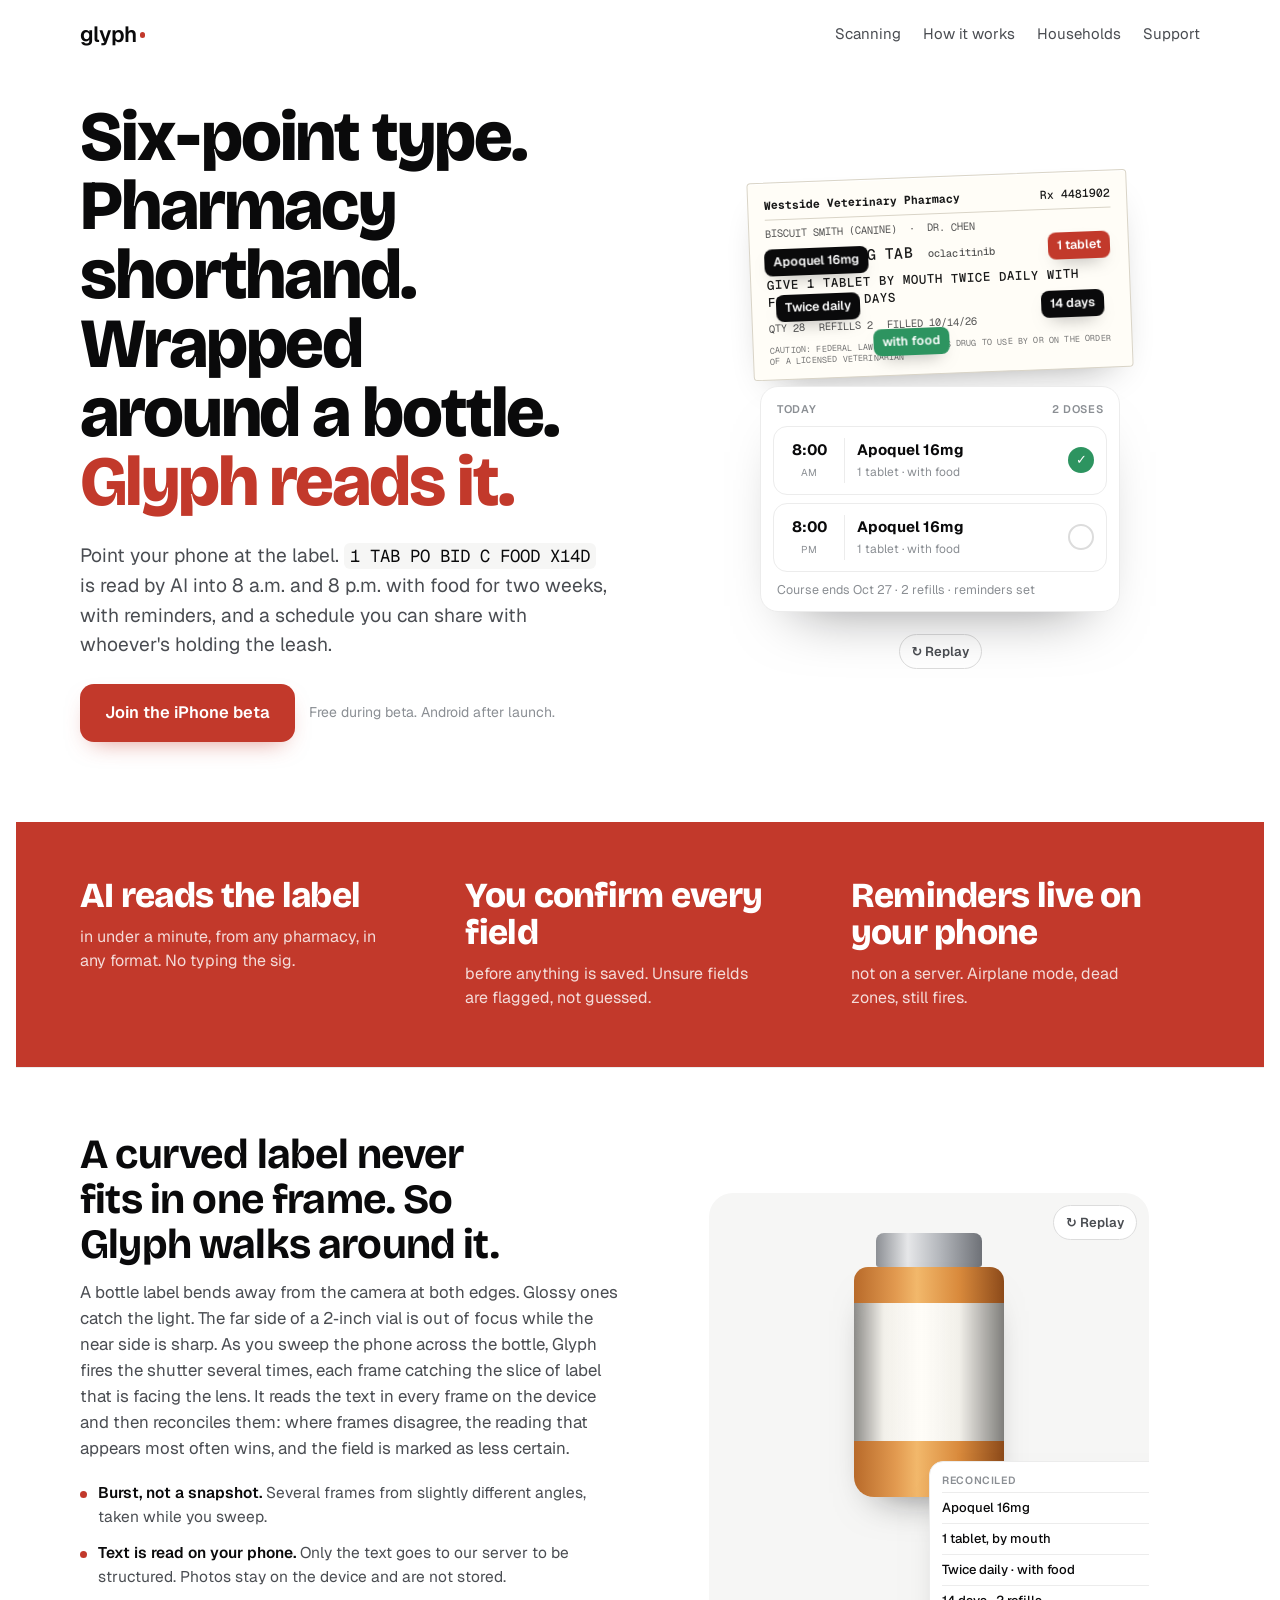
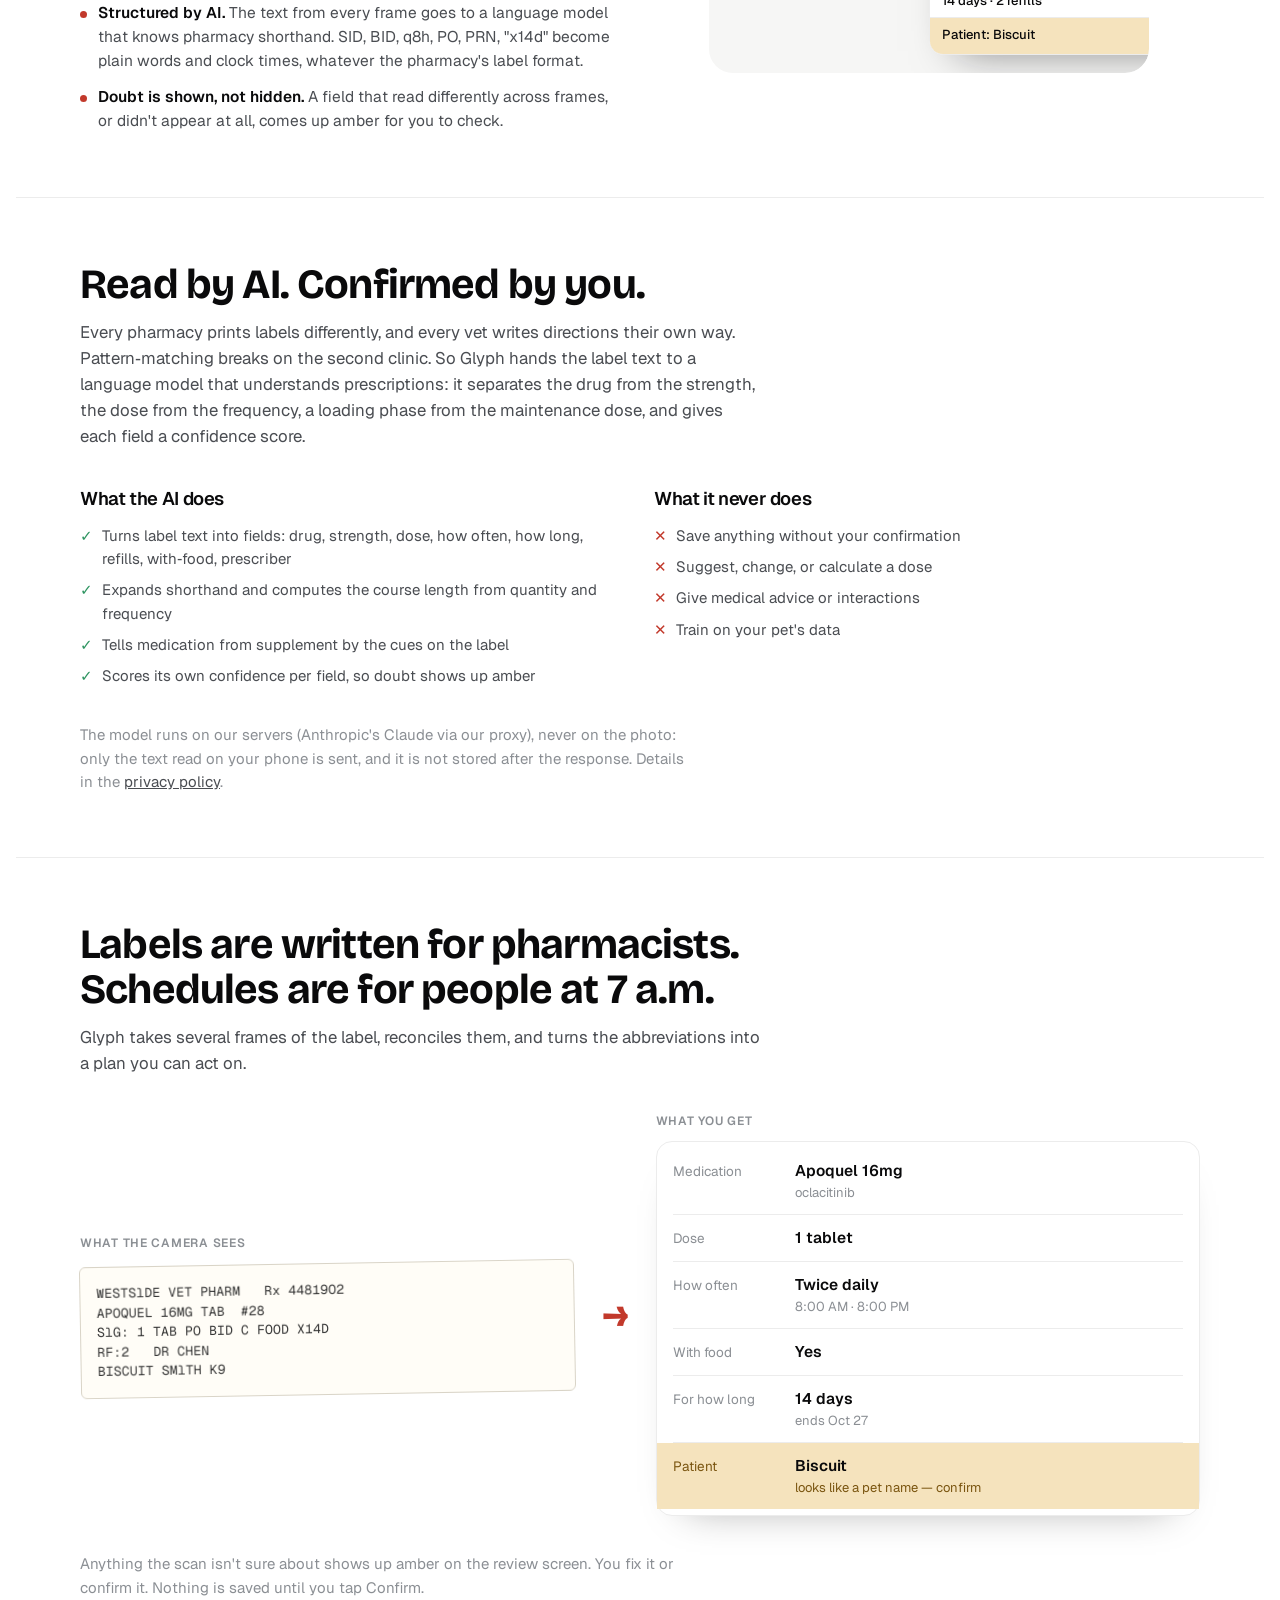
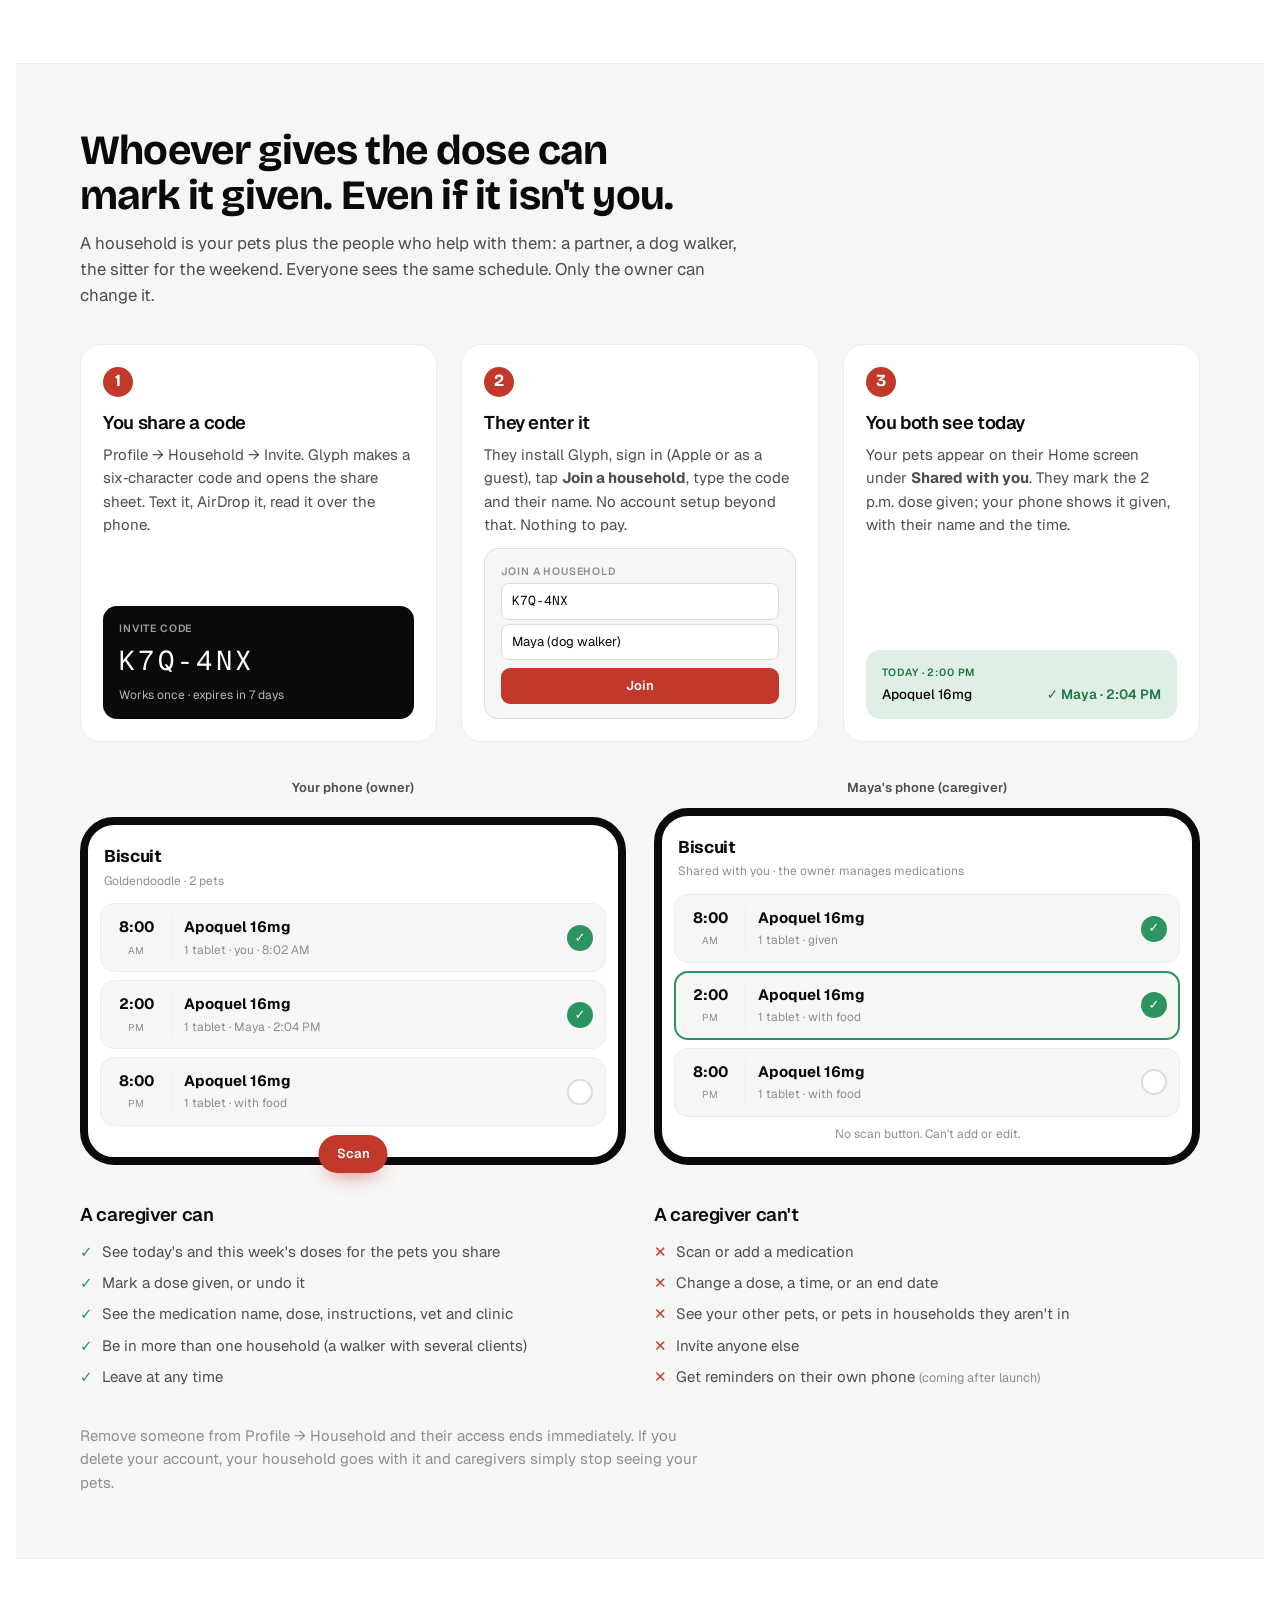
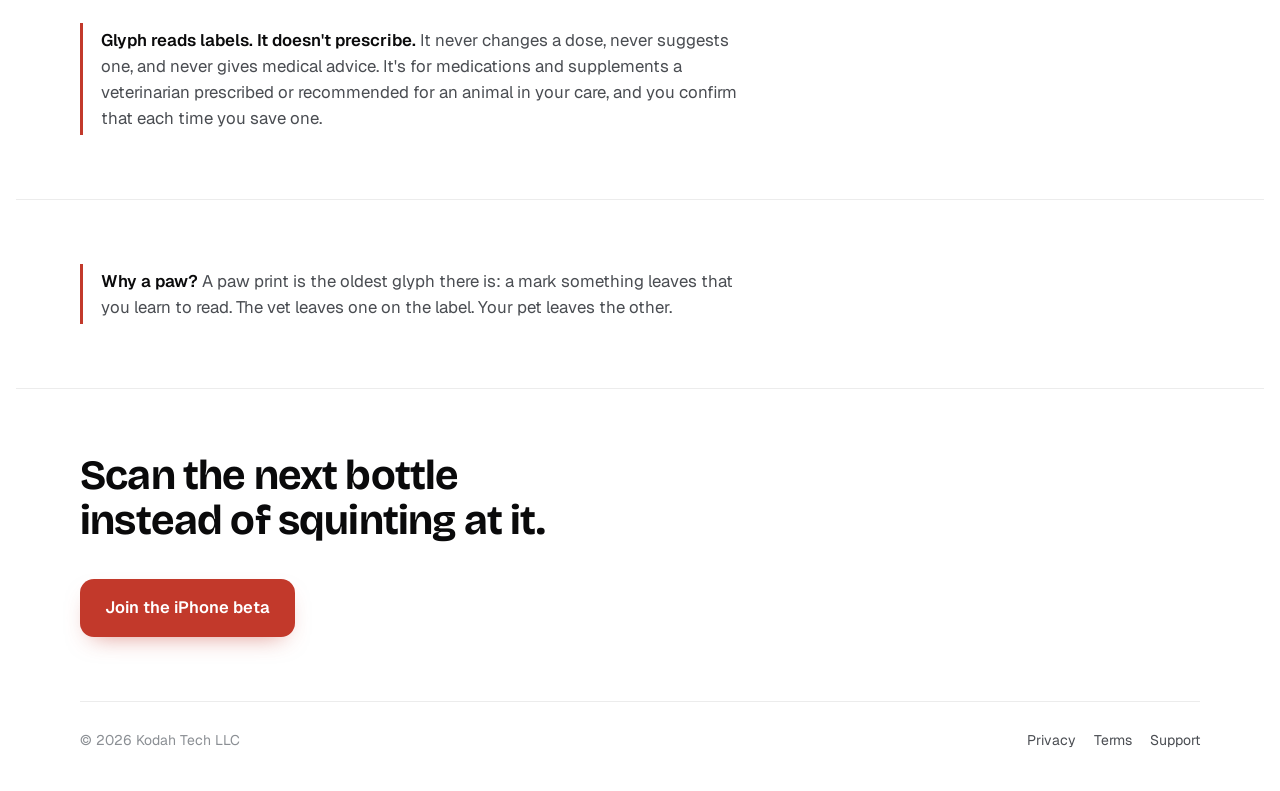
==== commit 7332d635: "brand: paw-of-dots favicon + touch icon; 'why a paw' line" ====
--- a/index.html
+++ b/index.html
@@ -5,7 +5,8 @@
 <meta name="viewport" content="width=device-width,initial-scale=1,viewport-fit=cover">
 <title>Glyph</title>
 <meta name="description" content="Scan your pet's prescription label. Glyph reads it, you confirm it, and every dose gets a reminder. Share the schedule with whoever helps care for your pet.">
-<link rel="icon" href="favicon.png">
+<link rel="icon" type="image/png" href="favicon.png">
+<link rel="apple-touch-icon" href="favicon.png">
 <link rel="preconnect" href="https://fonts.googleapis.com">
 <link rel="preconnect" href="https://fonts.gstatic.com" crossorigin>
 <link href="https://fonts.googleapis.com/css2?family=Bricolage+Grotesque:opsz,wght@12..96,500;12..96,700;12..96,800&family=Geist:wght@400;500;600&family=Geist+Mono:wght@400;500&display=swap" rel="stylesheet">
@@ -236,6 +237,12 @@
 <section class="band">
   <div class="wrap">
     <p class="callout"><b>Glyph reads labels. It doesn't prescribe.</b> It never changes a dose, never suggests one, and never gives medical advice. It's for medications and supplements a veterinarian prescribed or recommended for an animal in your care, and you confirm that each time you save one.</p>
+  </div>
+</section>
+
+<section class="band">
+  <div class="wrap">
+    <p class="callout"><b>Why a paw?</b> A paw print is the oldest glyph there is: a mark something leaves that you learn to read. The vet leaves one on the label. Your pet leaves the other.</p>
   </div>
 </section>
 
--- a/styles.css
+++ b/styles.css
@@ -25,7 +25,7 @@
 .wrap{max-width:1120px;margin:0 auto}
 
 .wordmark{display:inline-flex;align-items:flex-end;gap:3px;font-weight:600;letter-spacing:-0.03em;text-decoration:none;font-size:22px;line-height:1}
-.wordmark::after{content:"";width:.24em;height:.24em;border-radius:50%;background:var(--brand);margin-bottom:.33em}
+.wordmark::after{content:"";width:.26em;height:.26em;border-radius:50%;background:var(--brand);margin-bottom:.3em}
 header.site{display:flex;align-items:center;justify-content:space-between;padding-block:22px}
 header.site nav{display:flex;gap:22px;font-size:15px;color:var(--ink2)}
 header.site nav a{text-decoration:none}
@@ -57,13 +57,14 @@
 .rx-foot{display:flex;gap:14px;color:#555;font-size:10.5px}
 .rx-warn{margin-top:10px;font-size:8.5px;color:#777;letter-spacing:.02em;line-height:1.3}
 .scanline{display:none;position:absolute;left:0;right:0;top:-8%;height:14%;background:linear-gradient(180deg,rgba(194,57,43,0),rgba(194,57,43,.22) 45%,rgba(194,57,43,.9) 50%,rgba(194,57,43,.22) 55%,rgba(194,57,43,0));
-  animation:scan 2.2s cubic-bezier(.5,0,.3,1) .4s both;pointer-events:none}
+  pointer-events:none}
+.scene.play .scanline{animation:scan 2.2s cubic-bezier(.5,0,.3,1) .4s both}
 .scene.play .scanline{display:block}
 @keyframes scan{0%{top:-14%;opacity:0}8%{opacity:1}92%{opacity:1}100%{top:104%;opacity:0}}
 /* fields lift out of the label */
 .tag{position:absolute;font-family:var(--font);font-weight:600;font-size:12.5px;background:var(--ink);color:#fff;padding:5px 9px;border-radius:8px;white-space:nowrap;opacity:0;transform:translateY(6px) scale(.96);
   box-shadow:0 8px 18px -10px rgba(10,10,11,.6)}
-.scene.play .tag{animation:lift .5s cubic-bezier(.2,.9,.3,1.2) both;}
+.scene.play .tag{animation-name:lift;animation-duration:.5s;animation-timing-function:cubic-bezier(.2,.9,.3,1.2);animation-fill-mode:both}
 .tag.t1{left:14px;top:66px;animation-delay:1.0s}
 .tag.t2{right:18px;top:60px;animation-delay:1.25s;background:var(--brand)}
 .tag.t3{left:24px;top:112px;animation-delay:1.5s}
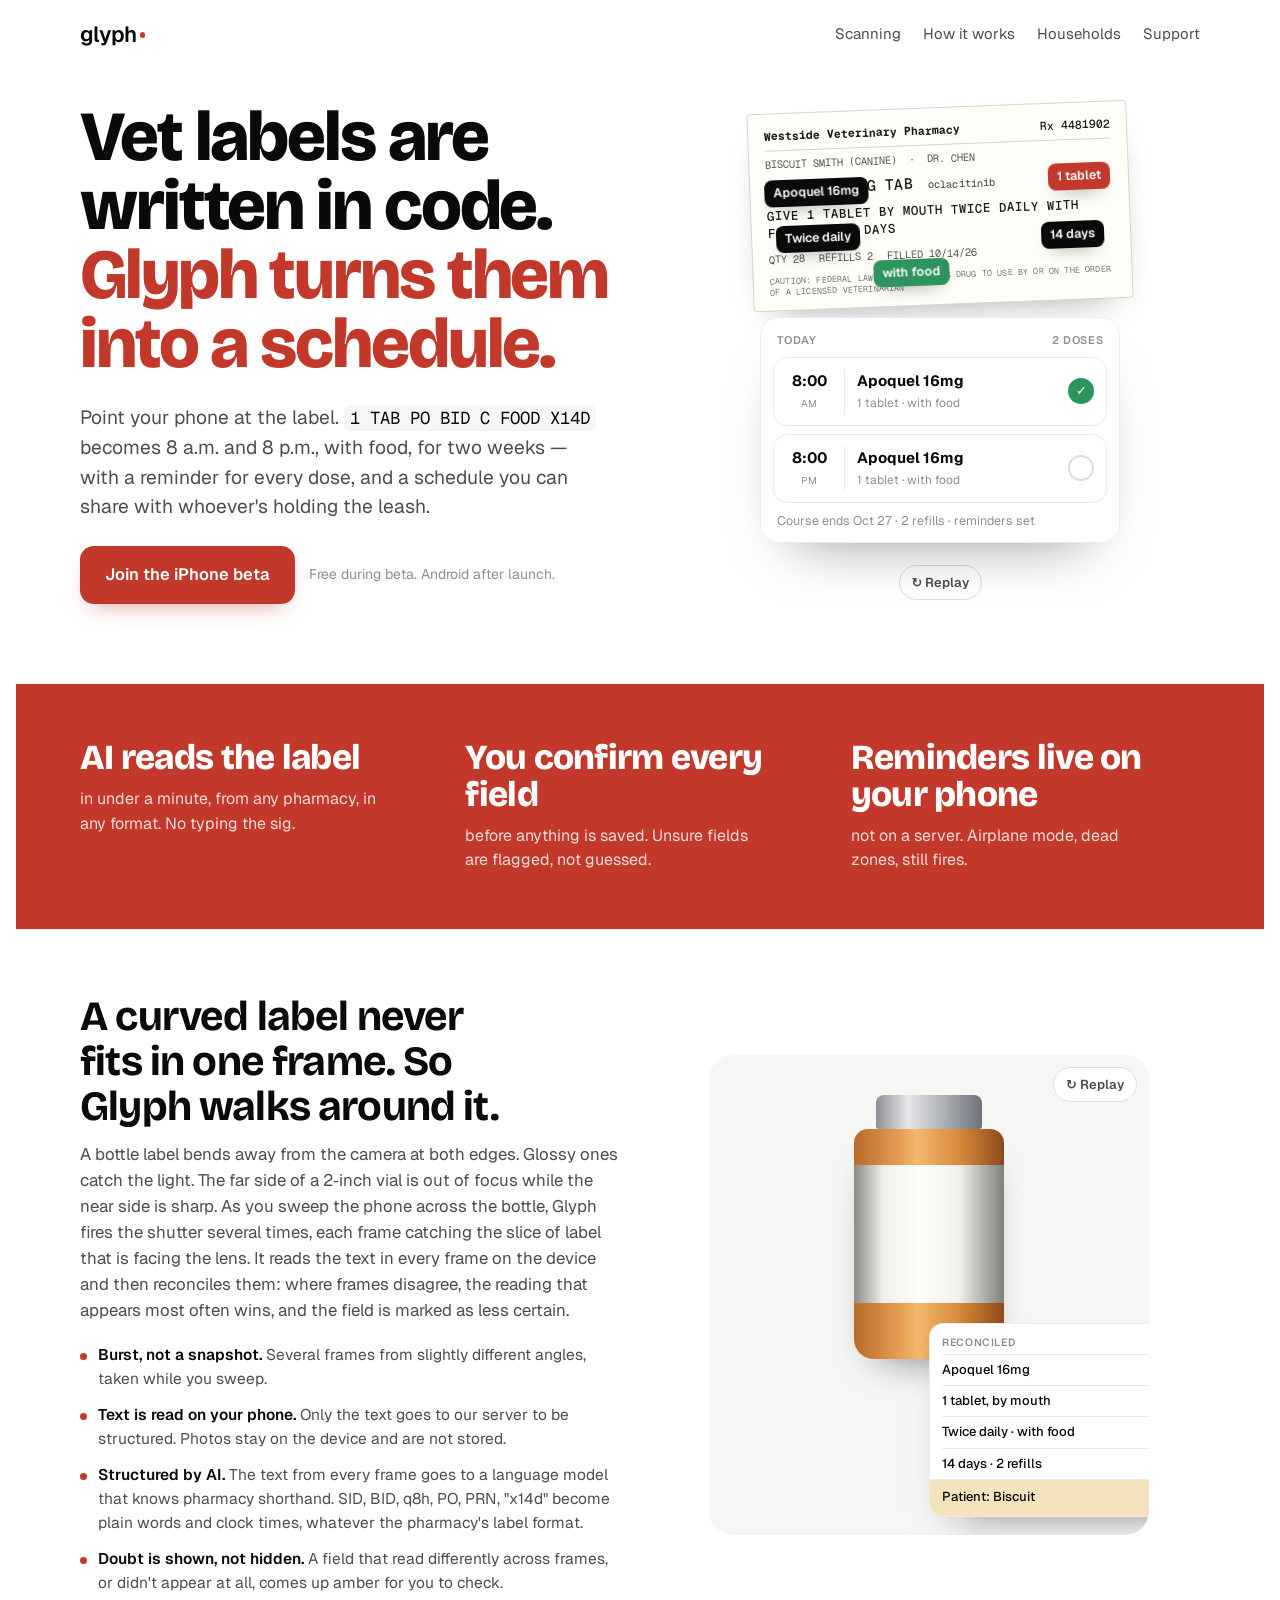
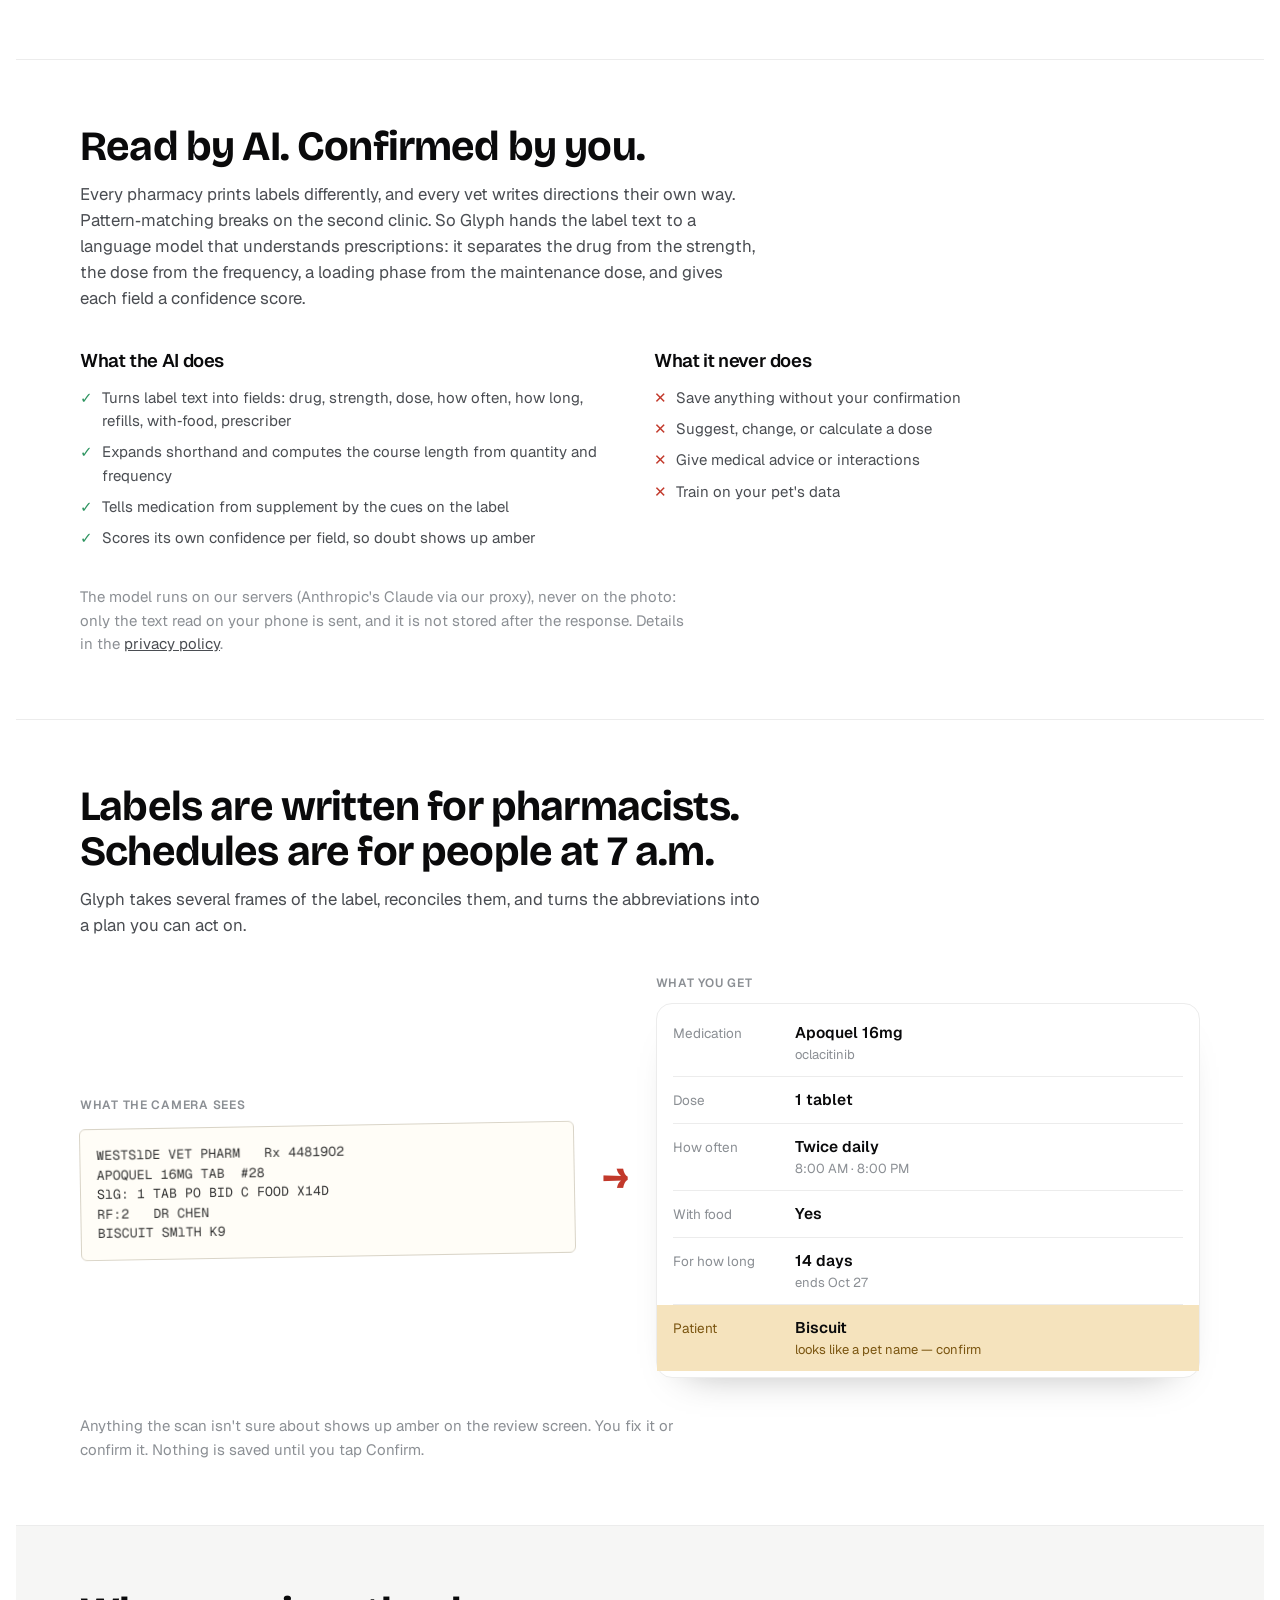
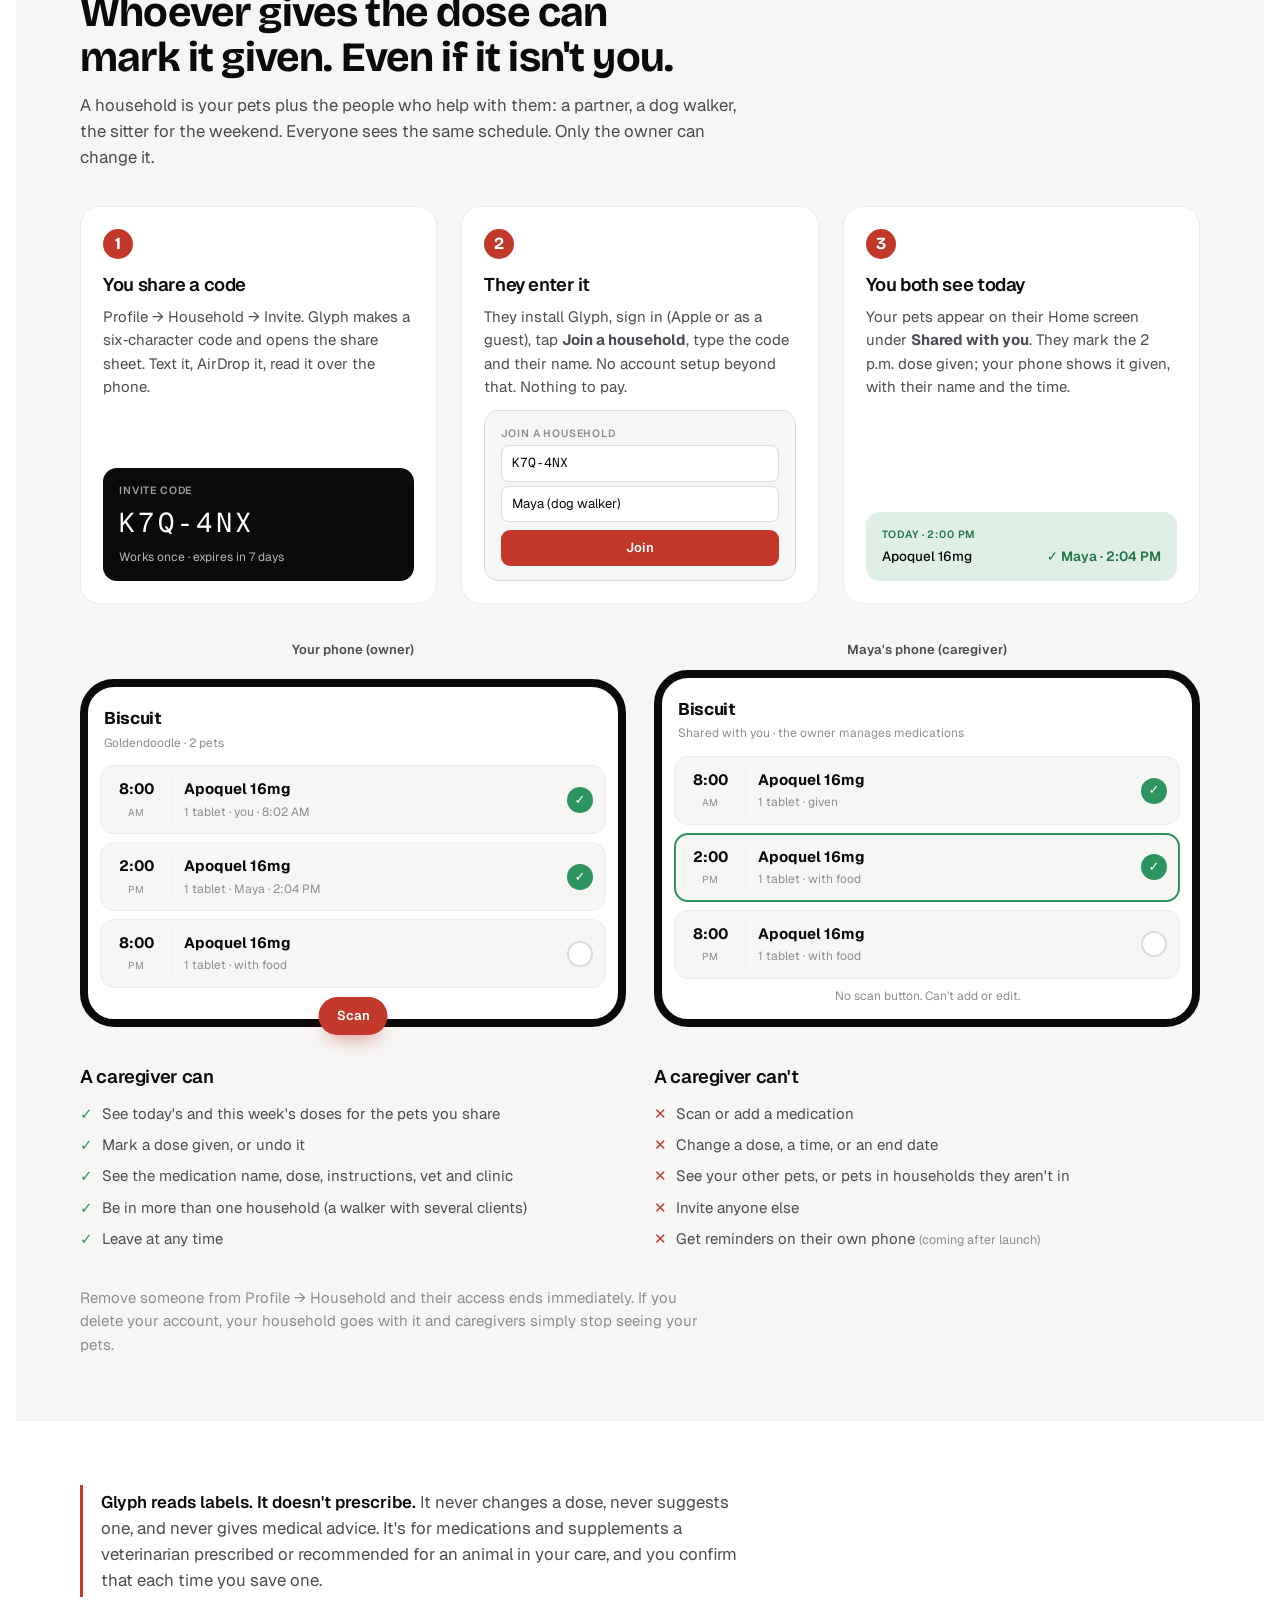
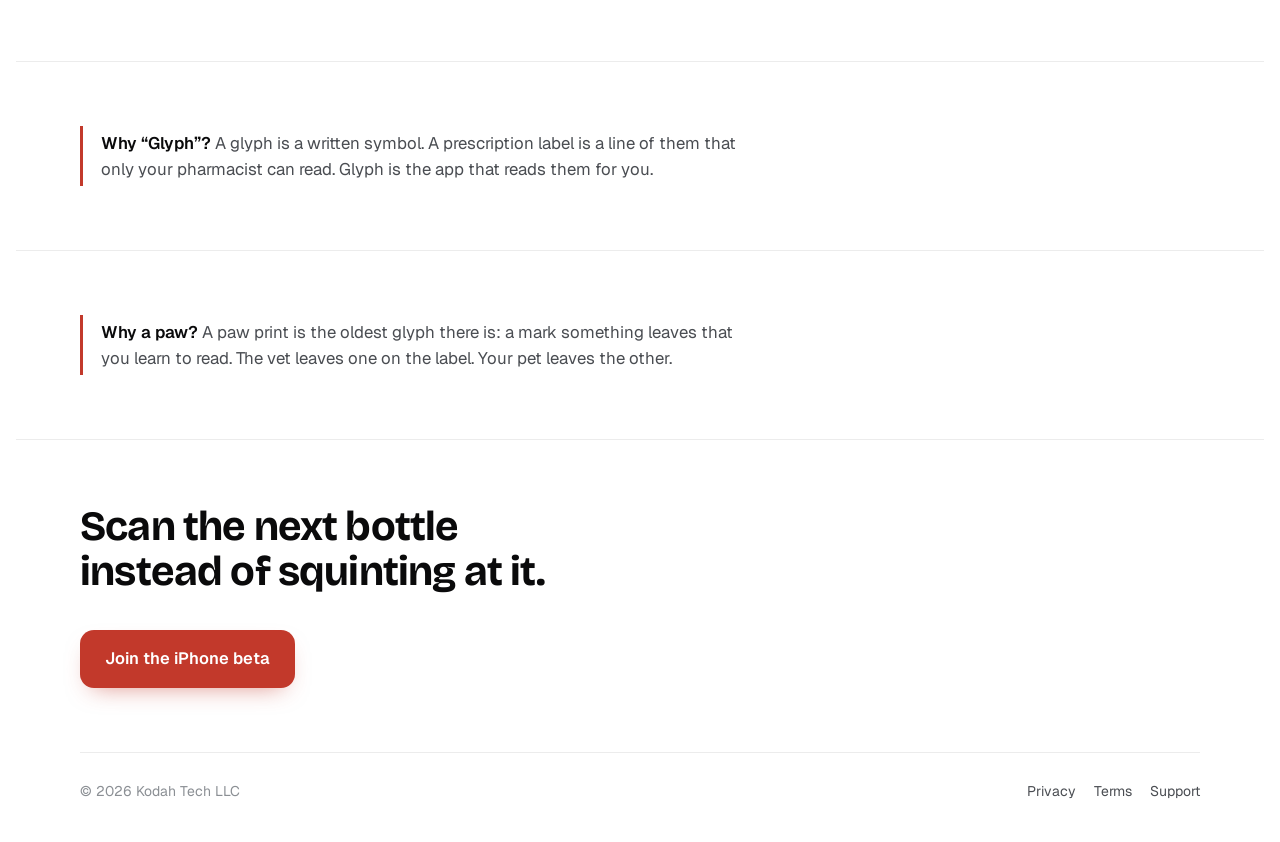
==== commit bca1a59c: "Site: say what Glyph does and why it's called that Hero now leads with the outcome (a schedule), not" ====
--- a/index.html
+++ b/index.html
@@ -3,10 +3,10 @@
 <head>
 <meta charset="utf-8">
 <meta name="viewport" content="width=device-width,initial-scale=1,viewport-fit=cover">
-<title>Glyph</title>
-<meta name="description" content="Scan your pet's prescription label. Glyph reads it, you confirm it, and every dose gets a reminder. Share the schedule with whoever helps care for your pet.">
-<link rel="icon" type="image/png" href="favicon.png">
-<link rel="apple-touch-icon" href="favicon.png">
+<title>Glyph — turns your pet's vet label into a schedule</title>
+<meta name="description" content="Vet labels are written in code. Glyph reads your pet's prescription label and turns it into a dose schedule with reminders you can share with whoever helps care for your pet.">
+<link rel="icon" type="image/png" href="favicon.png?v=2">
+<link rel="apple-touch-icon" href="favicon.png?v=2">
 <link rel="preconnect" href="https://fonts.googleapis.com">
 <link rel="preconnect" href="https://fonts.gstatic.com" crossorigin>
 <link href="https://fonts.googleapis.com/css2?family=Bricolage+Grotesque:opsz,wght@12..96,500;12..96,700;12..96,800&family=Geist:wght@400;500;600&family=Geist+Mono:wght@400;500&display=swap" rel="stylesheet">
@@ -23,8 +23,8 @@
 <section class="hero">
   <div class="wrap hero-grid">
     <div class="hero-copy">
-      <h1>Six‑point type. Pharmacy shorthand. Wrapped around a bottle.<br><em>Glyph reads it.</em></h1>
-      <p class="lede">Point your phone at the label. <span class="mono">1 TAB PO BID C FOOD X14D</span> is read by AI into 8 a.m. and 8 p.m. with food for two weeks, with reminders, and a schedule you can share with whoever's holding the leash.</p>
+      <h1>Vet labels are written in code.<br><em>Glyph turns them into a schedule.</em></h1>
+      <p class="lede">Point your phone at the label. <span class="mono">1 TAB PO BID C FOOD X14D</span> becomes 8 a.m. and 8 p.m., with food, for two weeks — with a reminder for every dose, and a schedule you can share with whoever's holding the leash.</p>
       <div class="actions">
         <a class="btn btn-primary" href="support.html#beta">Join the iPhone beta</a>
         <span class="note">Free during beta. Android after launch.</span>
@@ -237,6 +237,12 @@
 <section class="band">
   <div class="wrap">
     <p class="callout"><b>Glyph reads labels. It doesn't prescribe.</b> It never changes a dose, never suggests one, and never gives medical advice. It's for medications and supplements a veterinarian prescribed or recommended for an animal in your care, and you confirm that each time you save one.</p>
+  </div>
+</section>
+
+<section class="band">
+  <div class="wrap">
+    <p class="callout"><b>Why &ldquo;Glyph&rdquo;?</b> A glyph is a written symbol. A prescription label is a line of them that only your pharmacist can read. Glyph is the app that reads them for you.</p>
   </div>
 </section>
 
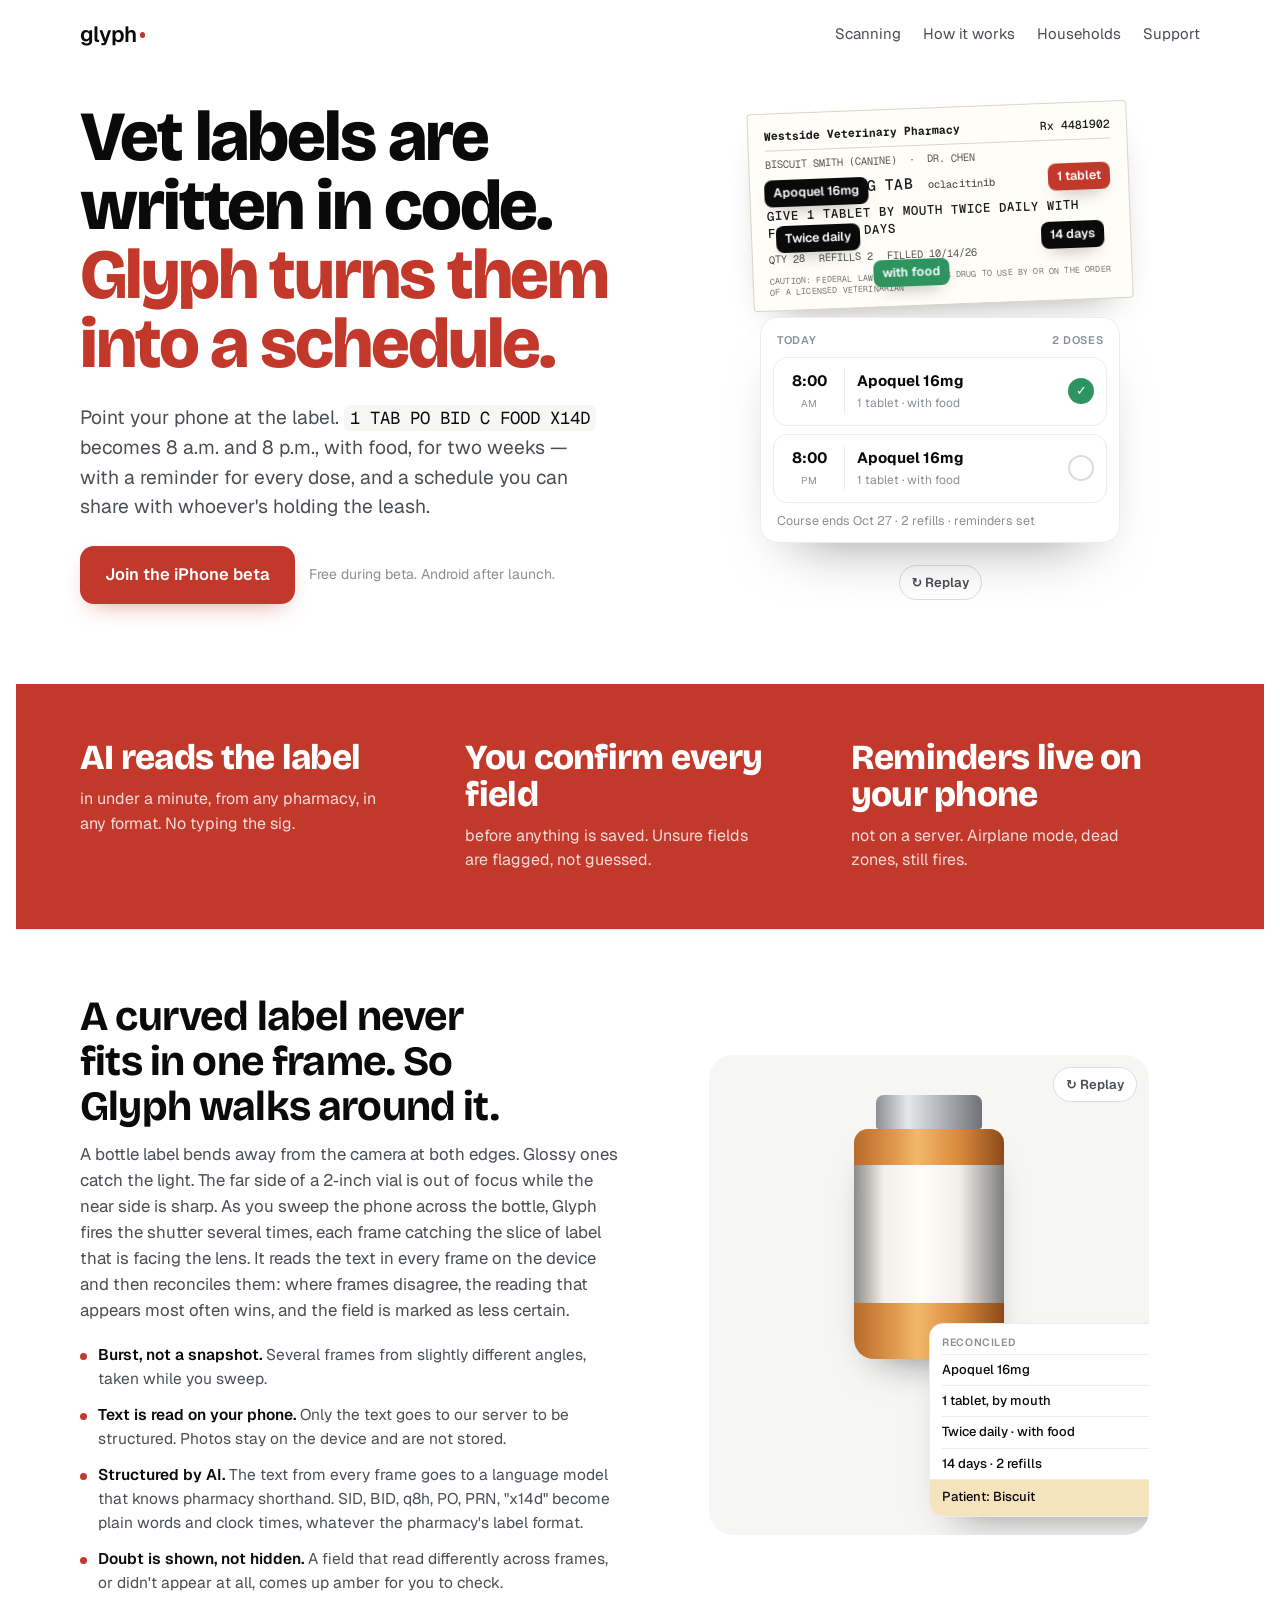
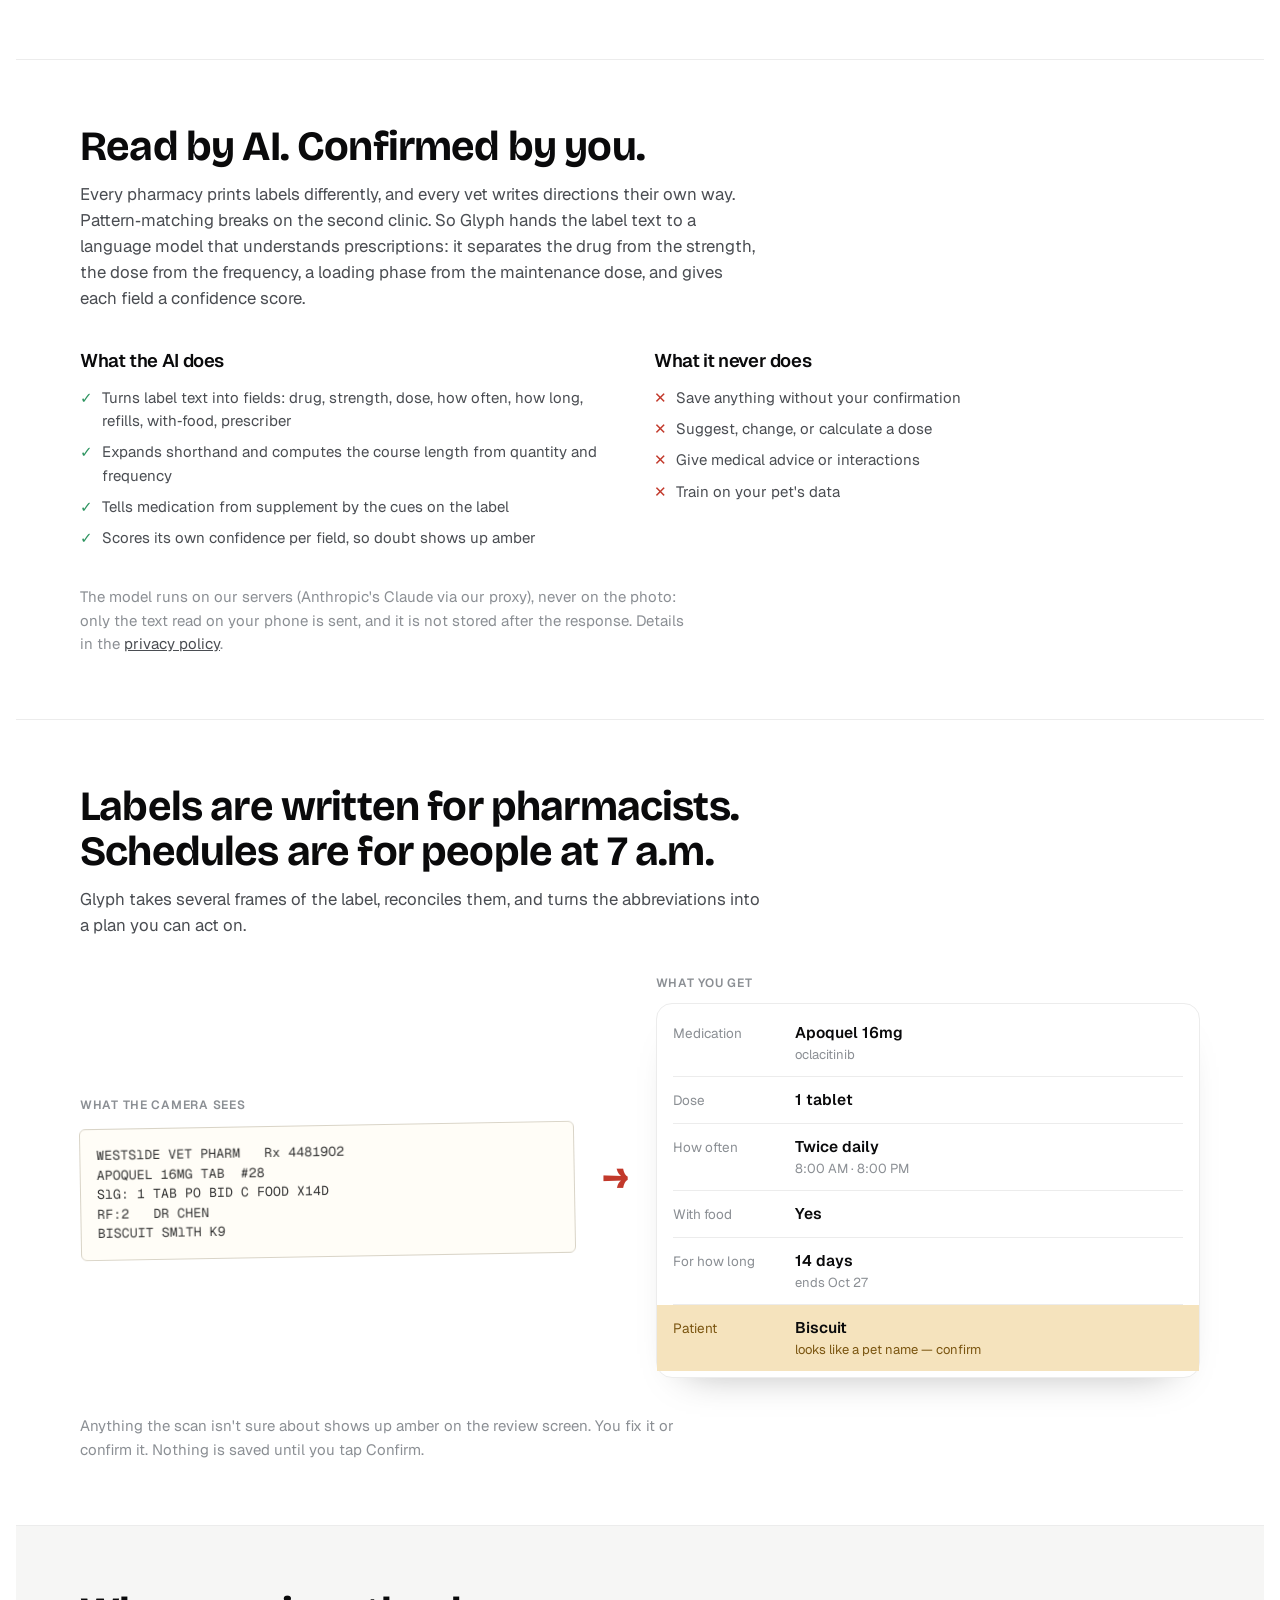
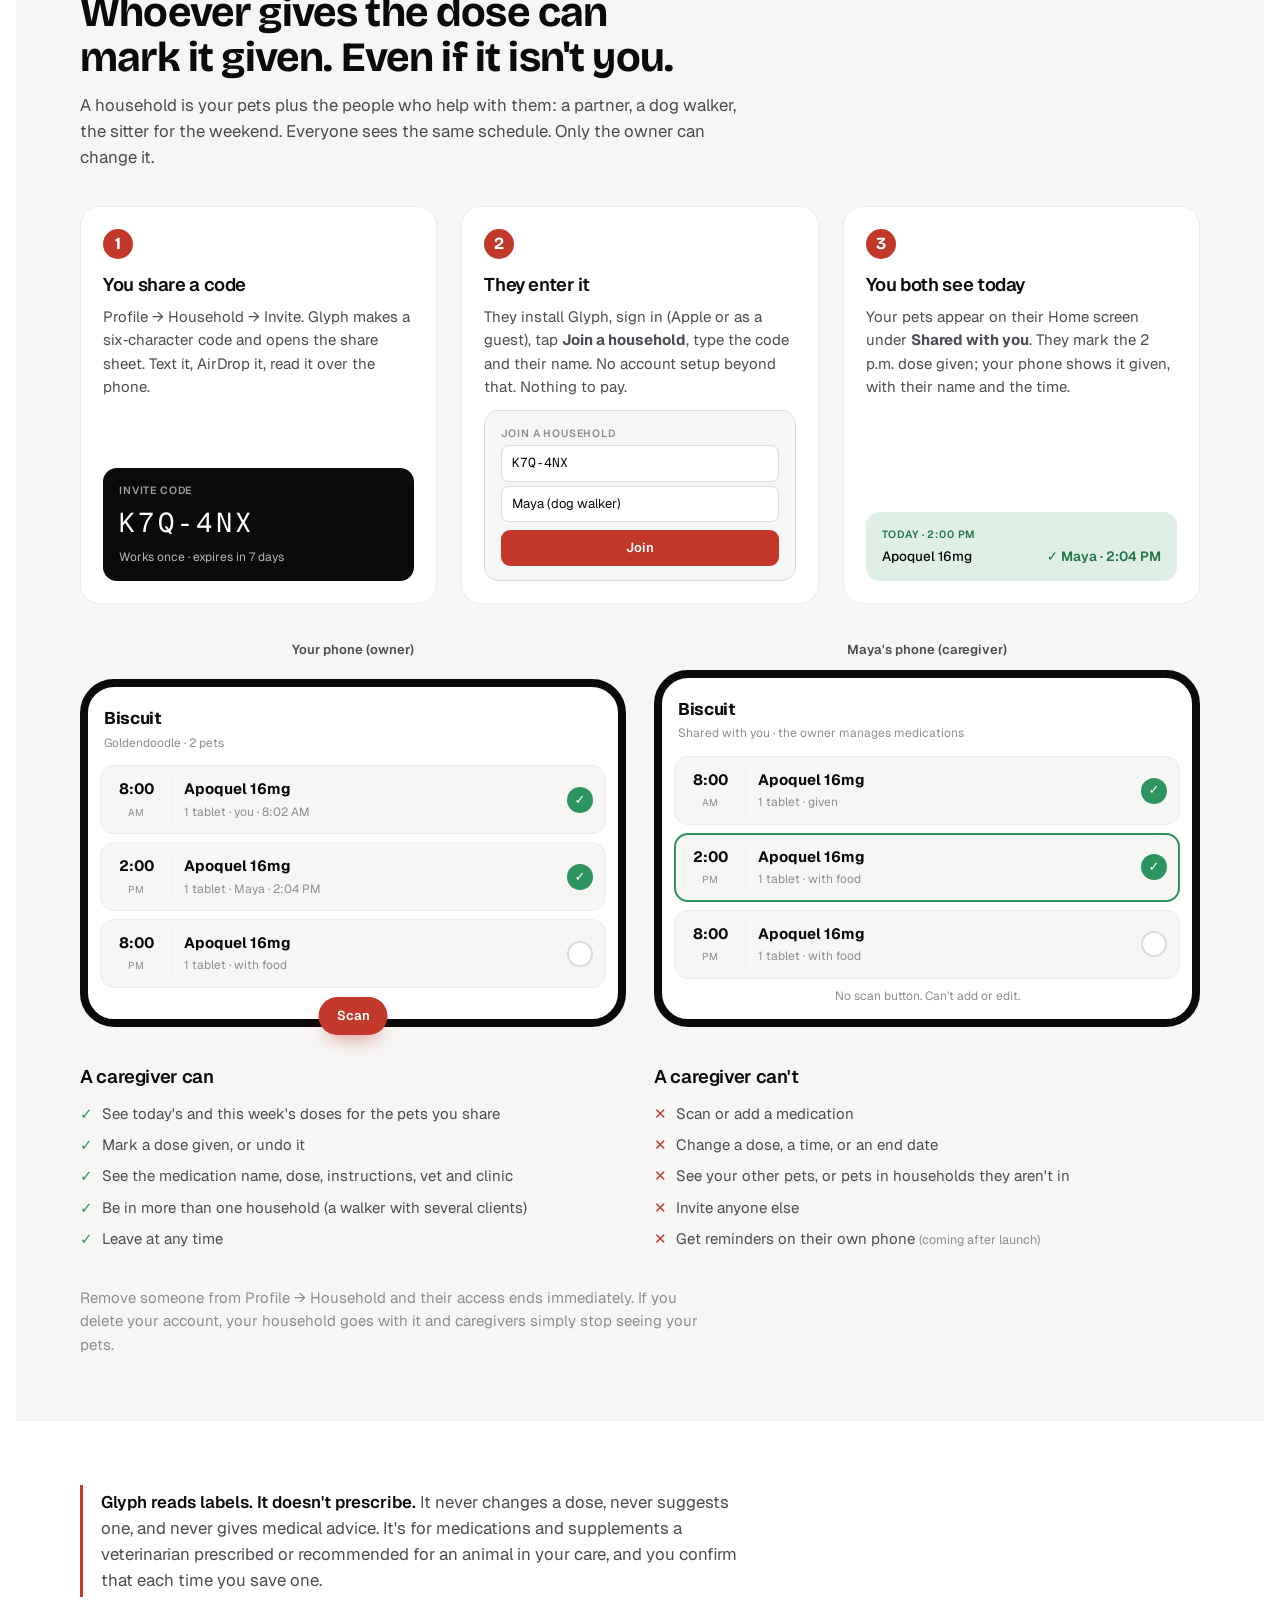
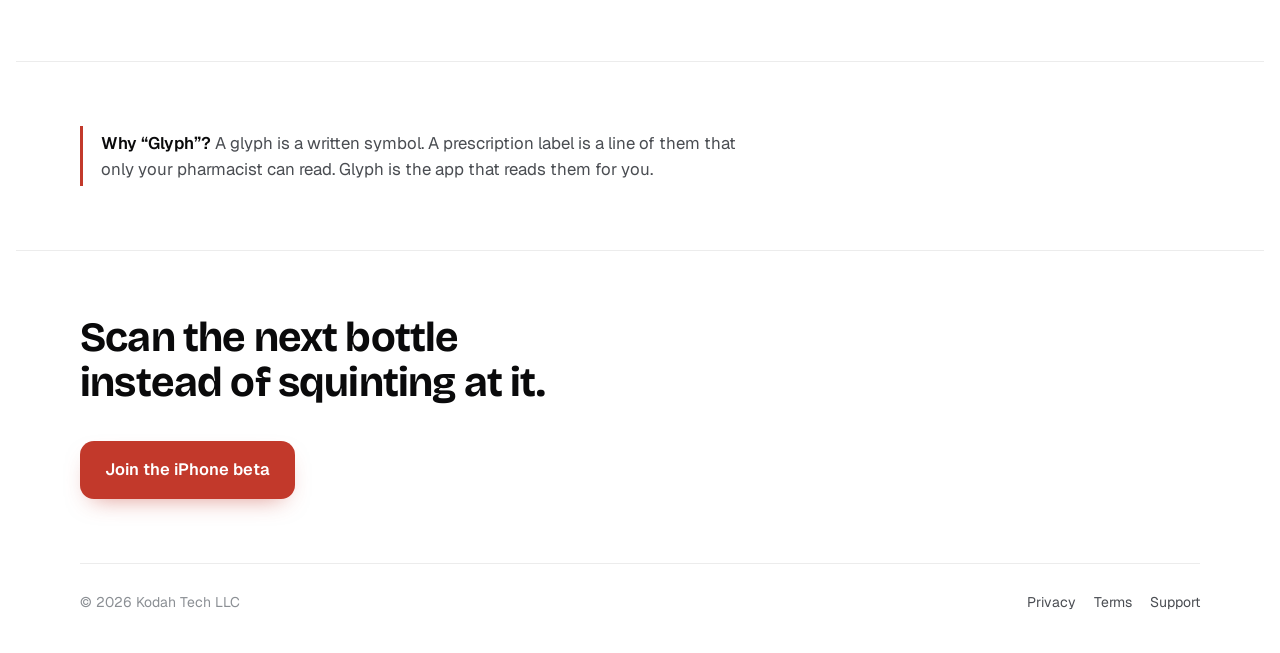
==== commit fbb056e5: "Site: drop the 'Why a paw?' callout; 'Why Glyph?' carries the name Co-Authored-By: Claude Fable 5.1 " ====
--- a/index.html
+++ b/index.html
@@ -243,12 +243,6 @@
 <section class="band">
   <div class="wrap">
     <p class="callout"><b>Why &ldquo;Glyph&rdquo;?</b> A glyph is a written symbol. A prescription label is a line of them that only your pharmacist can read. Glyph is the app that reads them for you.</p>
-  </div>
-</section>
-
-<section class="band">
-  <div class="wrap">
-    <p class="callout"><b>Why a paw?</b> A paw print is the oldest glyph there is: a mark something leaves that you learn to read. The vet leaves one on the label. Your pet leaves the other.</p>
   </div>
 </section>
 
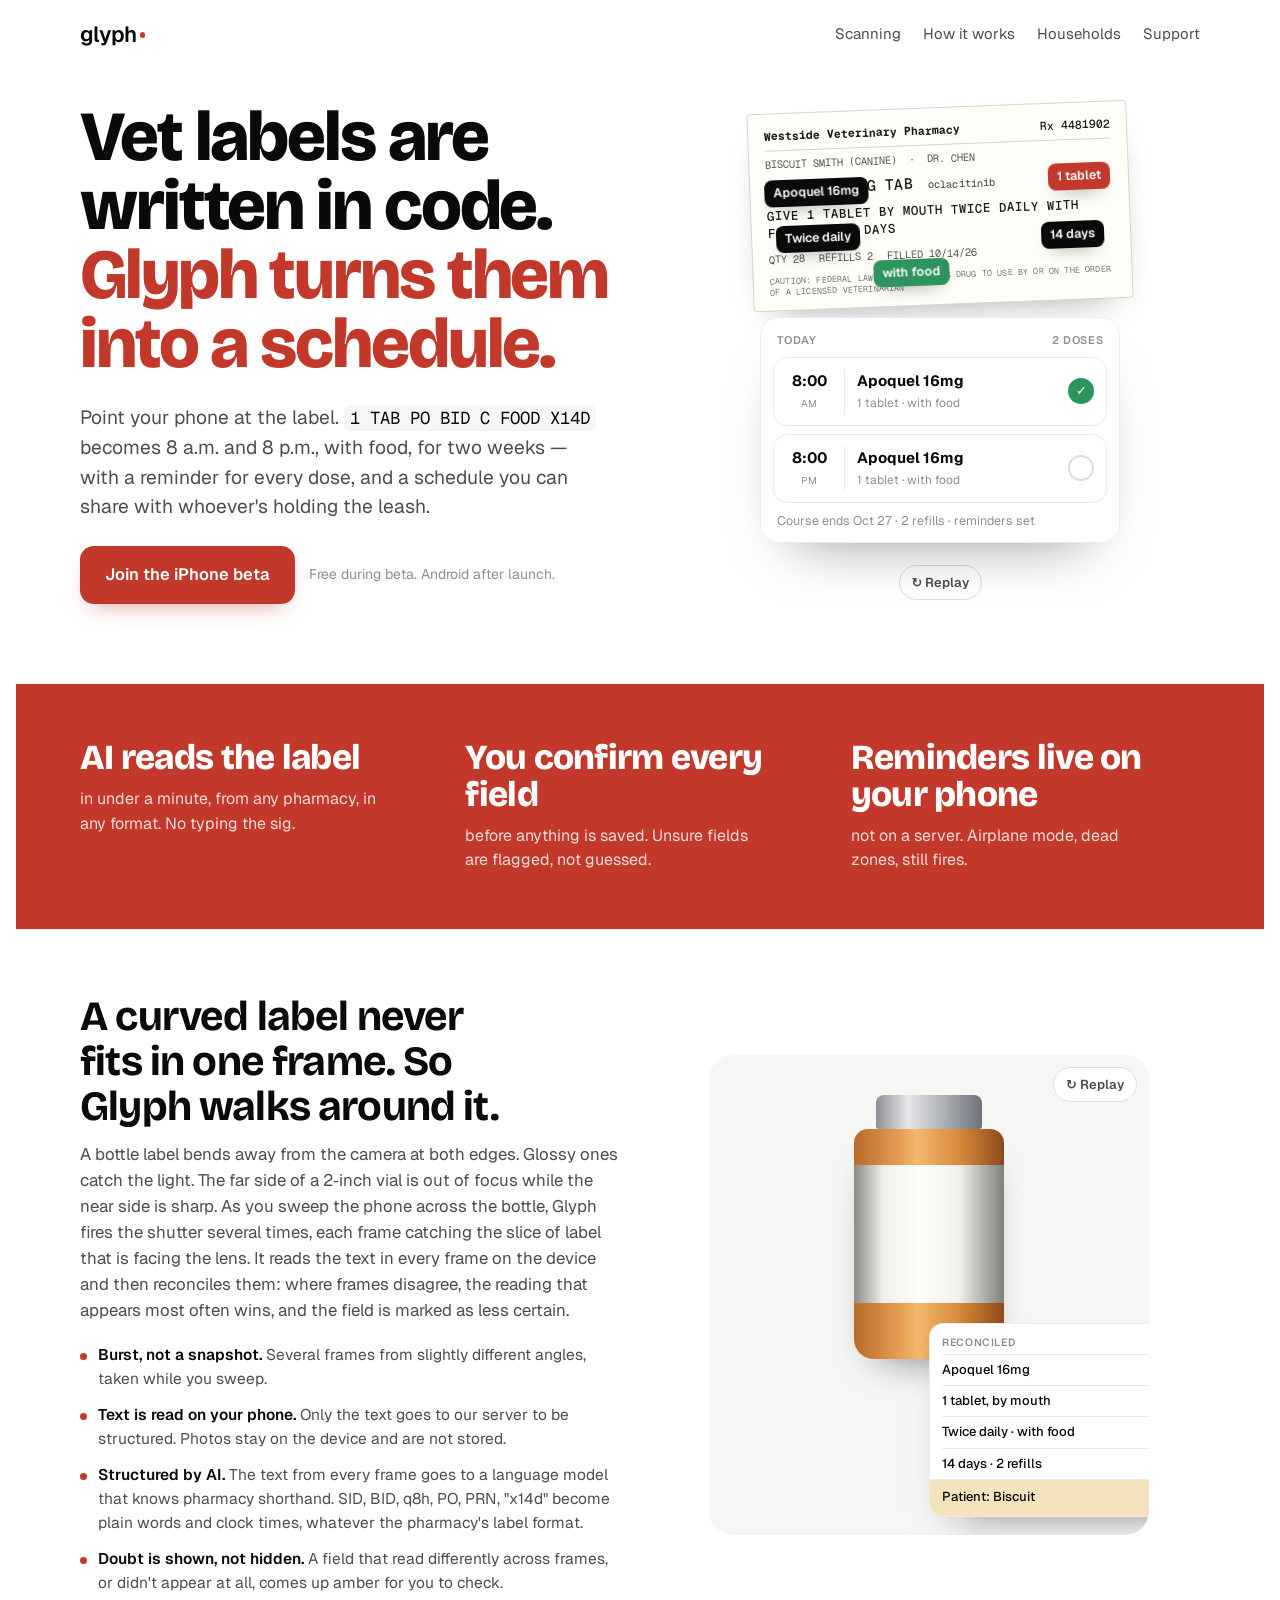
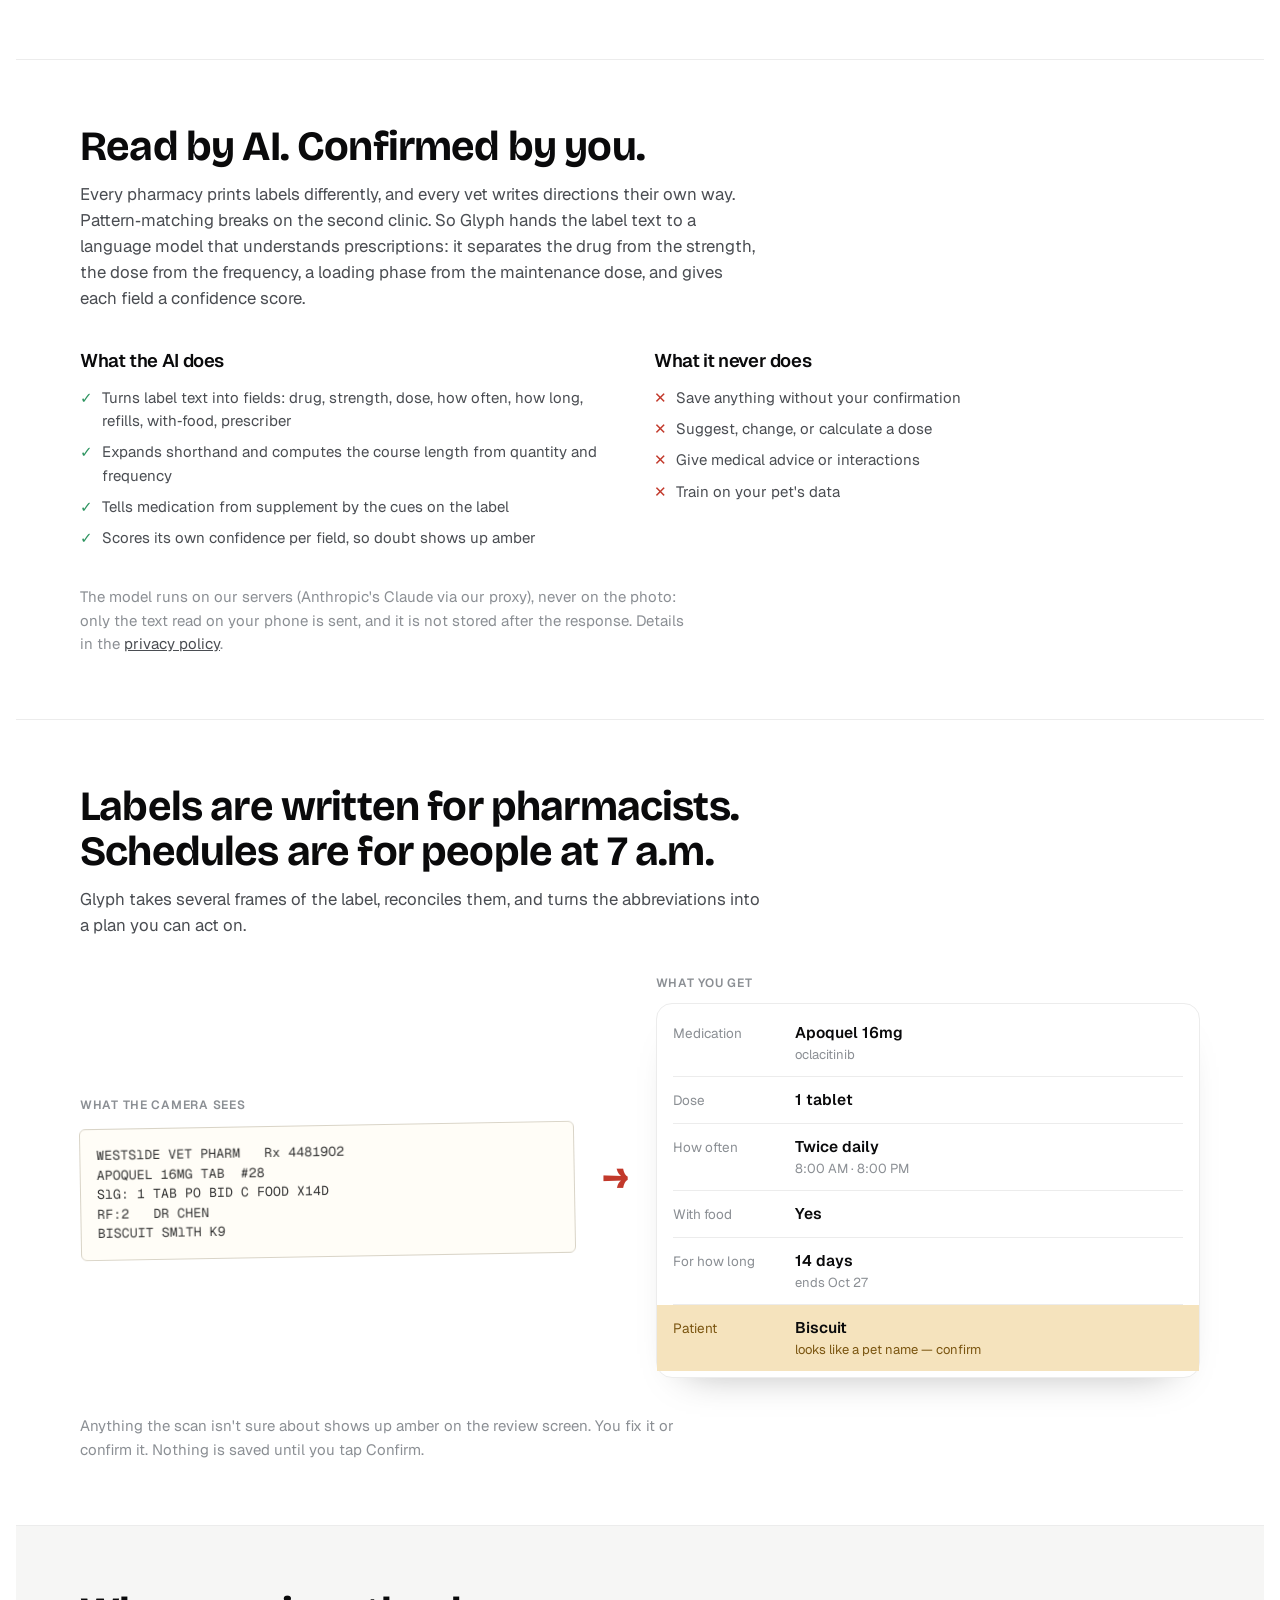
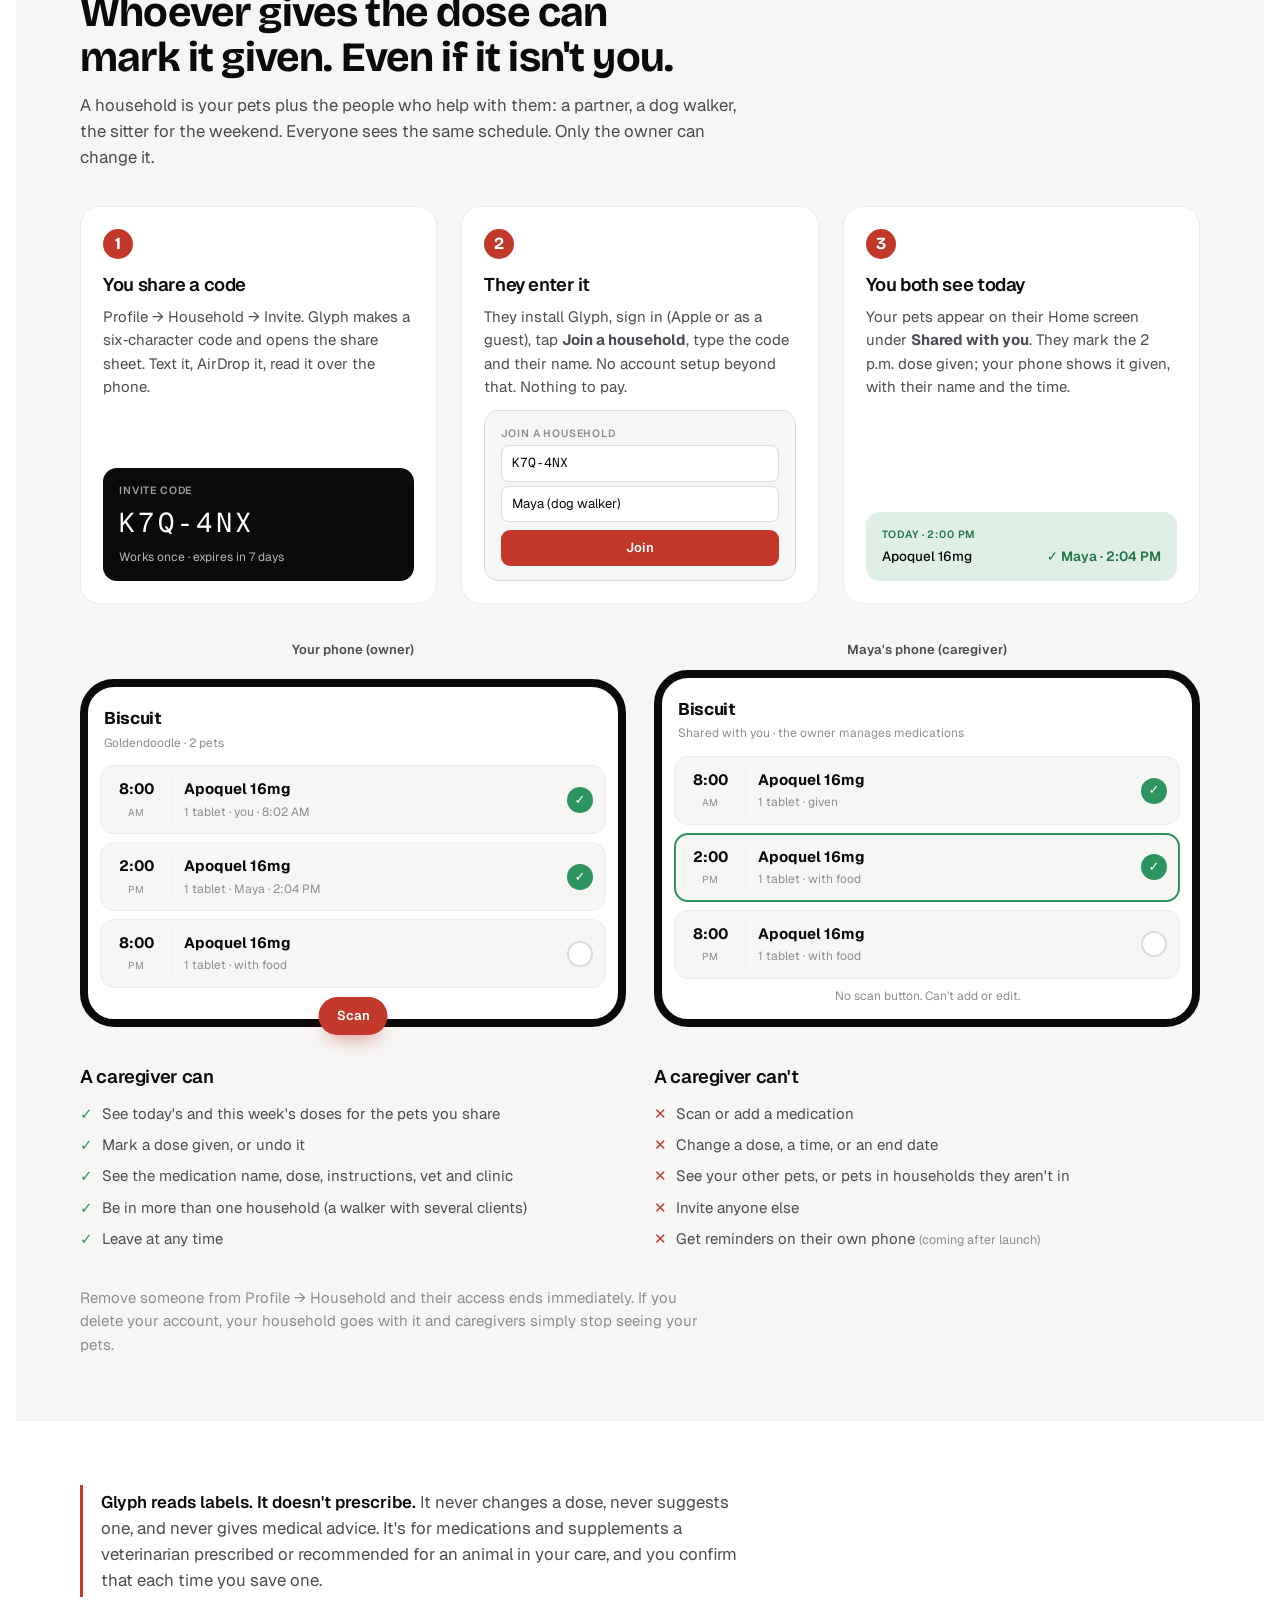
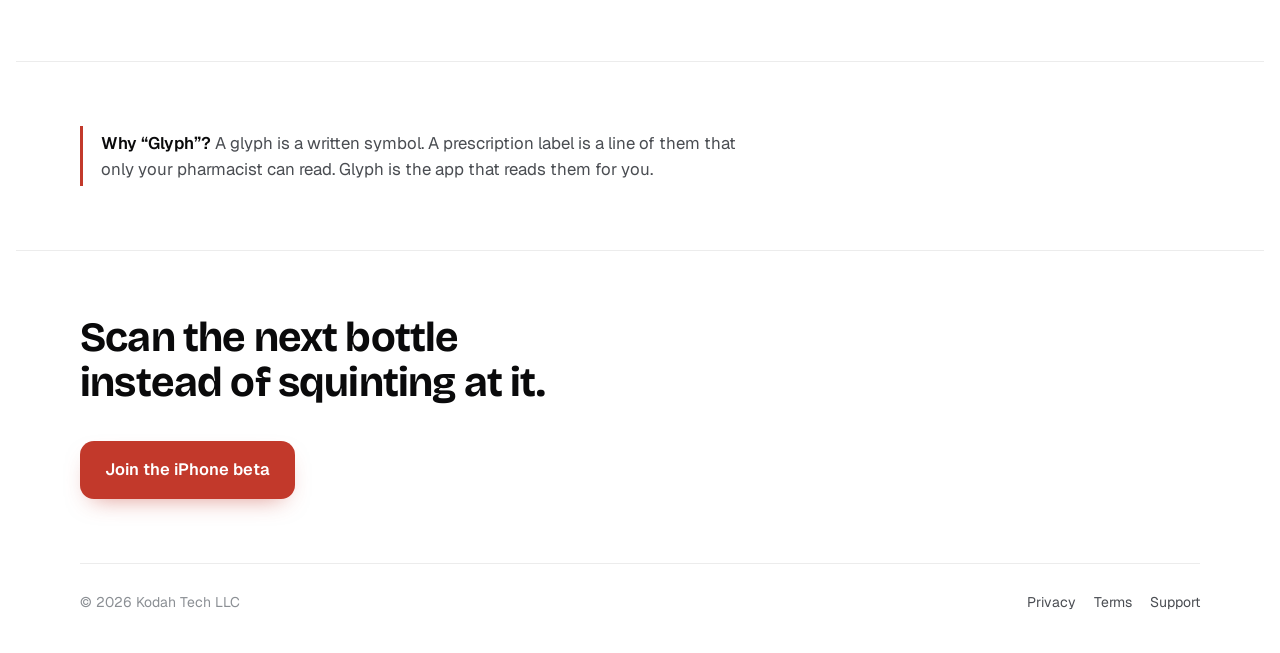
==== commit dfec12a8: "Site: tagline without the period Co-Authored-By: Claude Fable 5.1 <noreply@anthropic.com> Claude-Ses" ====
--- a/index.html
+++ b/index.html
@@ -3,7 +3,7 @@
 <head>
 <meta charset="utf-8">
 <meta name="viewport" content="width=device-width,initial-scale=1,viewport-fit=cover">
-<title>Glyph — turns your pet's vet label into a schedule</title>
+<title>Glyph — Vet labels, made into schedules</title>
 <meta name="description" content="Vet labels are written in code. Glyph reads your pet's prescription label and turns it into a dose schedule with reminders you can share with whoever helps care for your pet.">
 <link rel="icon" type="image/png" href="favicon.png?v=2">
 <link rel="apple-touch-icon" href="favicon.png?v=2">
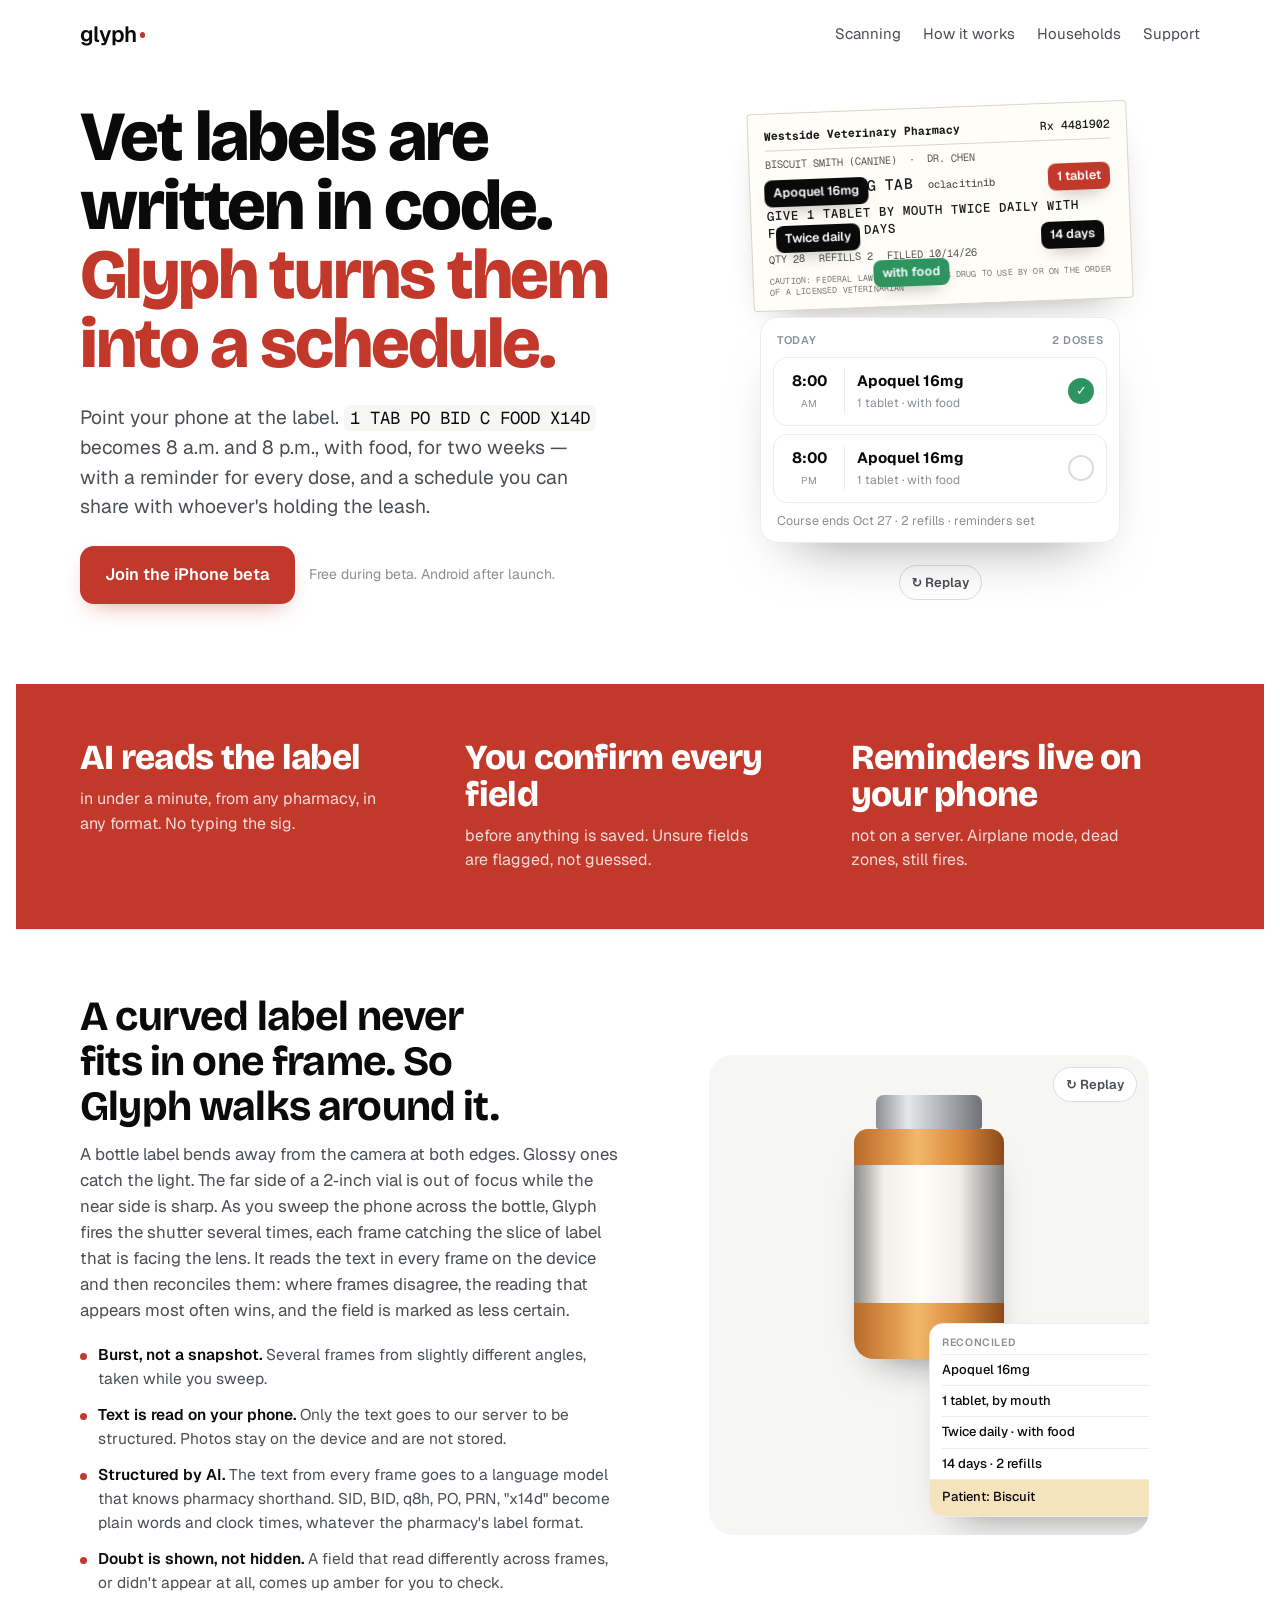
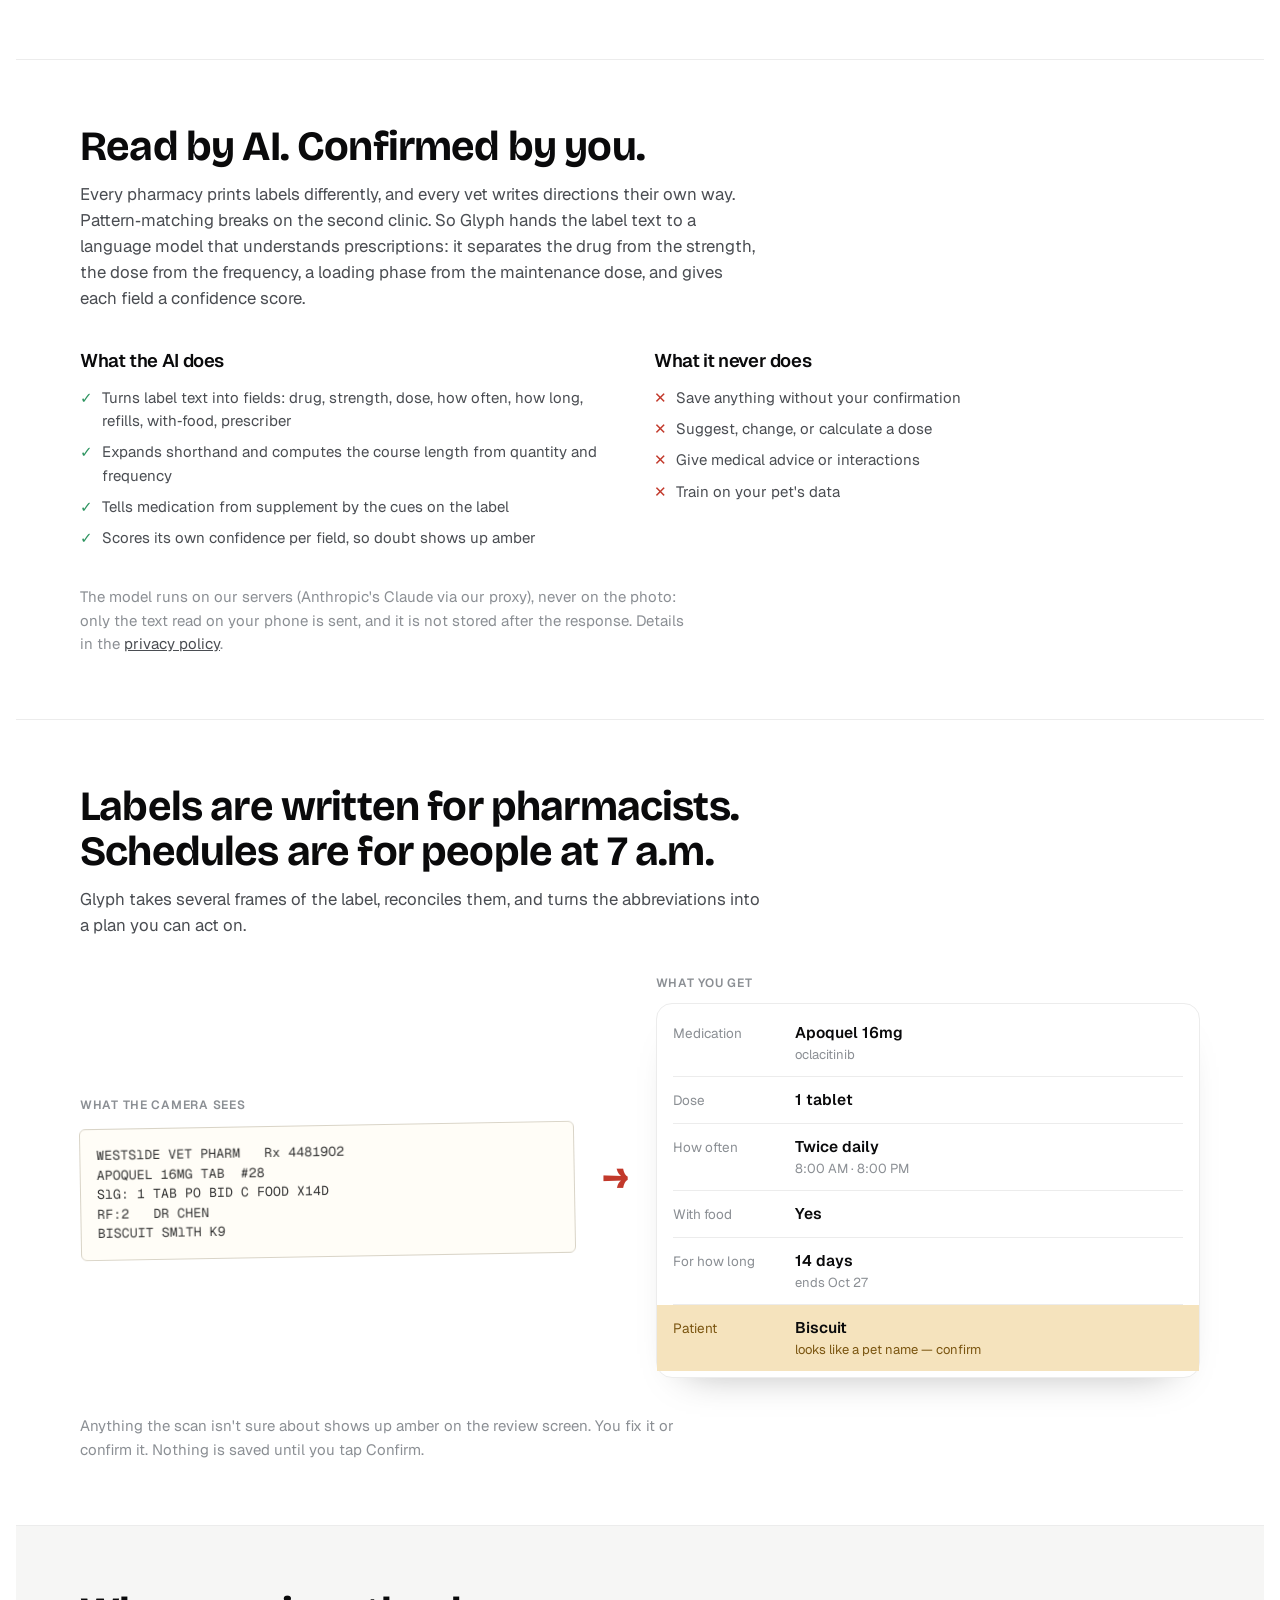
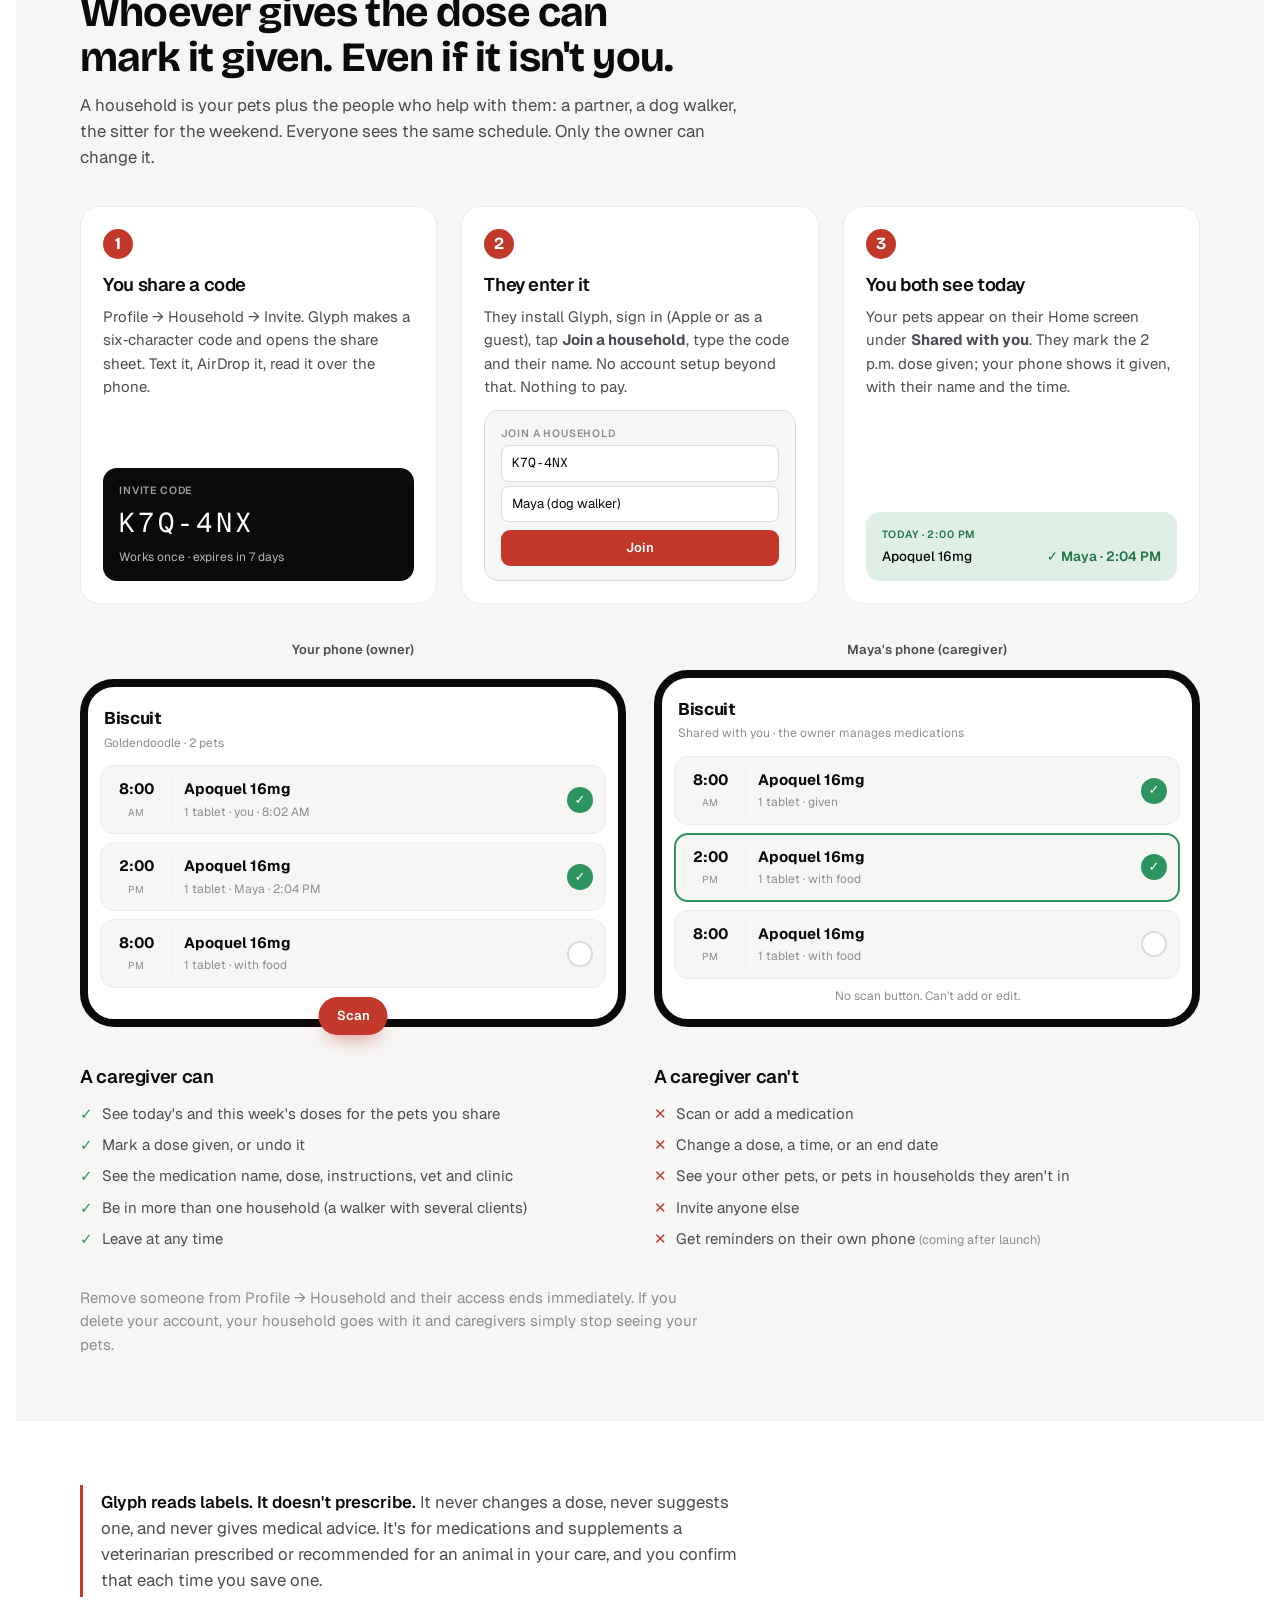
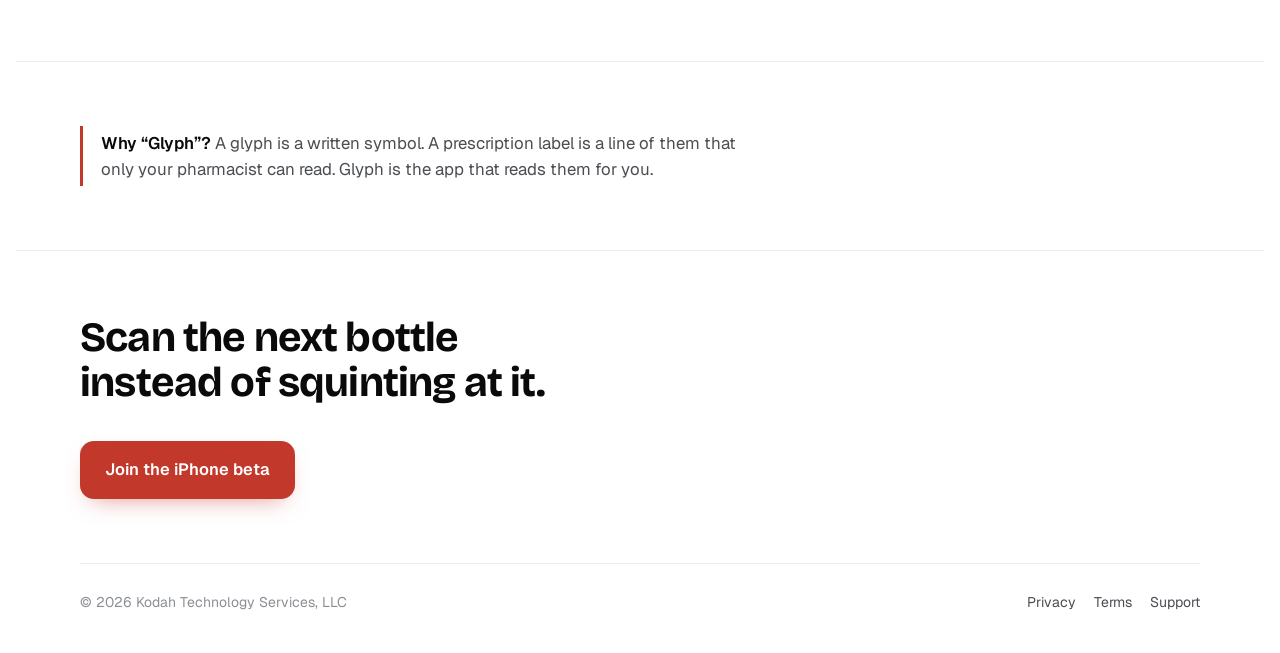
==== commit 929a4d78: "Site: name the registered entity, Kodah Technology Services, LLC "Kodah Tech LLC" is not the legal n" ====
--- a/index.html
+++ b/index.html
@@ -255,7 +255,7 @@
 </main>
 
 <footer class="site wrap">
-  <span>© 2026 Kodah Tech LLC</span>
+  <span>© 2026 Kodah Technology Services, LLC</span>
   <nav><a href="privacy.html">Privacy</a><a href="terms.html">Terms</a><a href="support.html">Support</a></nav>
 </footer>
 <script>
